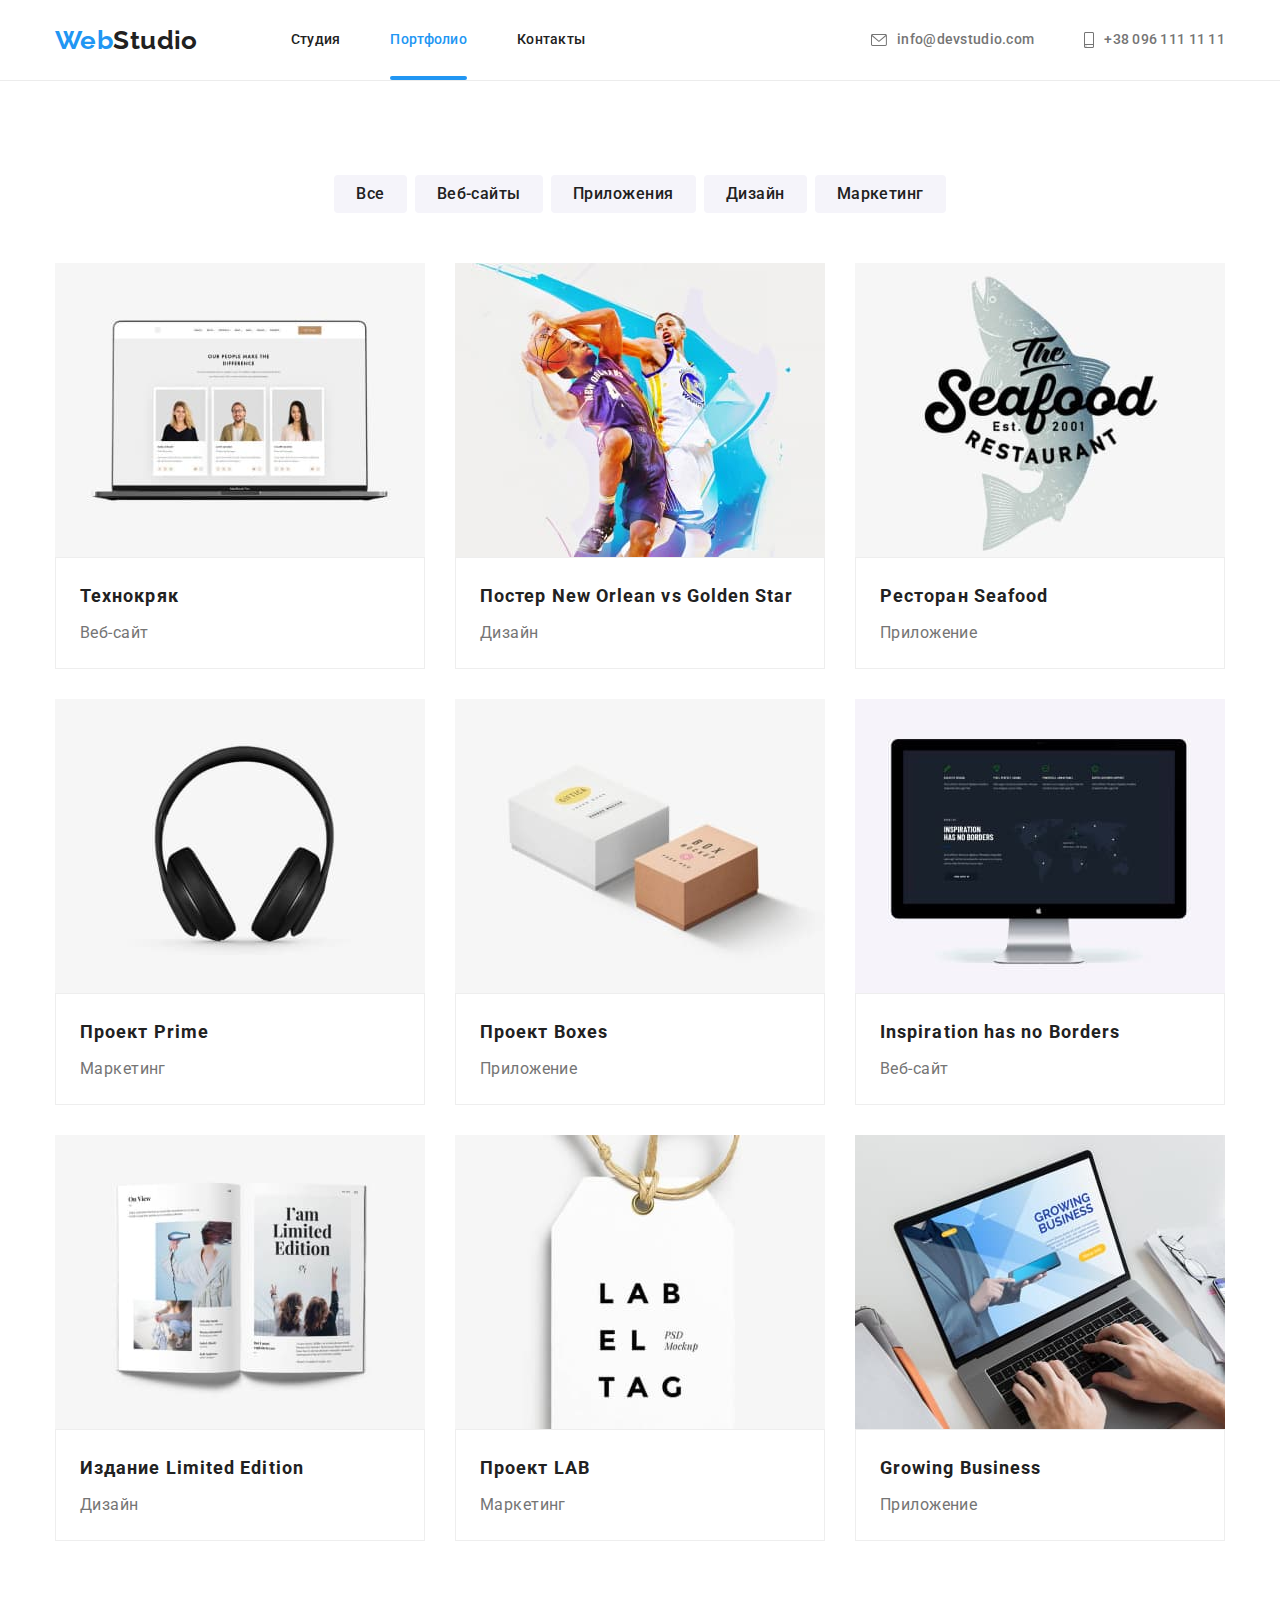
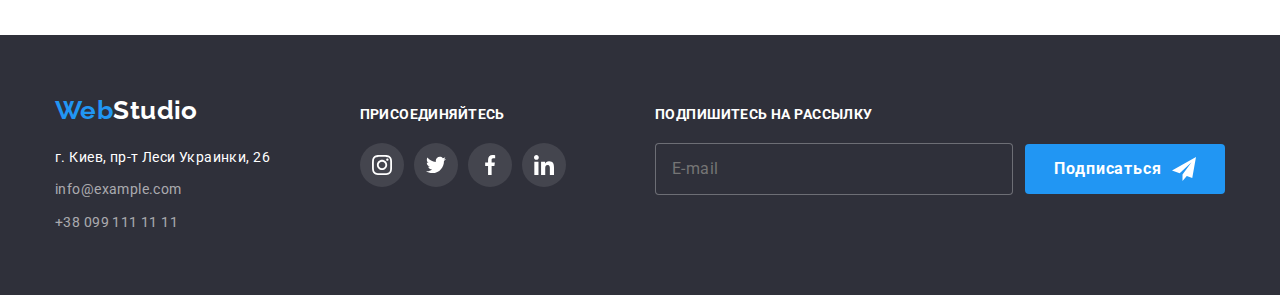
==== portfolio.html @ 2cc9fcc2 "start" ====
<!DOCTYPE html>
<html lang="ru">
  <head>
    <meta charset="UTF-8" />
    <meta http-equiv="X-UA-Compatible" content="IE=edge" />
    <meta name="viewport" content="width=device-width, initial-scale=1.0" />
    <title>Document</title>
    <link rel="preconnect" href="https://fonts.googleapis.com" />
    <link rel="preconnect" href="https://fonts.gstatic.com" crossorigin />
    <link
      href="https://fonts.googleapis.com/css2?family=Raleway:wght@700&family=Roboto:wght@400;500;700&display=swap"
      rel="stylesheet"
    />
    <link
      rel="stylesheet"
      href="https://cdnjs.cloudflare.com/ajax/libs/modern-normalize/1.1.0/modern-normalize.min.css"
    />
    <link rel="stylesheet" href="./css/main.min.css" />
  </head>
  <body>
    <!--Шапка сайта-->
    <header class="page-header">
      <div class="page-header__box container">
        <nav class="page-header__nav">
          <a href="./index.html" class="logo"> <span class="logo__first-part"> Web</span>Studio </a>
          <ul class="site-nav list">
            <li class="site-nav__item">
              <a href="./index.html" class="site-nav__link">Студия</a>
            </li>
            <li class="site-nav__item">
              <a href="./portfolio.html" class="site-nav__link site-nav__link--current"
                >Портфолио</a
              >
            </li>
            <li class="site-nav__item">
              <a href="" class="site-nav__link">Контакты</a>
            </li>
          </ul>
        </nav>
        <ul class="header-contacts list">
          <li class="header-contacts__item">
            <a href="mailto:info@devstudio.com" class="header-contacts__link"
              ><svg class="header-contacts__icon" width="16" height="12">
                <use href="./images/icons.svg#icon-envelope"></use>
              </svg>
              info@devstudio.com
            </a>
          </li>
          <li class="header-contacts__item">
            <a href="tel:+380961111111" class="header-contacts__link"
              ><svg class="header-contacts__icon" width="10" height="16">
                <use href="./images/icons.svg#icon-smartphone"></use>
              </svg>
              +38 096 111 11 11
            </a>
          </li>
        </ul>
      </div>
    </header>

    <!--Section-->
    <main>
      <section class="portfolio-section section">
        <div class="container">
          <h1 class="visually-hidden">Портфолио</h1>
          <!-- Filters -->
          <ul class="filters-list list">
            <li class="filters-list__item">
              <button type="button" class="filters-list__button">Все</button>
            </li>
            <li class="filters-list__item">
              <button type="button" class="filters-list__button">Веб-сайты</button>
            </li>
            <li class="filters-list__item">
              <button type="button" class="filters-list__button">Приложения</button>
            </li>
            <li class="filters-list__item">
              <button type="button" class="filters-list__button">Дизайн</button>
            </li>
            <li class="filters-list__item">
              <button type="button" class="filters-list__button">Маркетинг</button>
            </li>
          </ul>
          <!-- Projects -->
          <ul class="projects-list list">
            <!-- 1 project -->
            <li class="project">
              <a href="" class="project__link">
                <div class="project-thumb">
                  <img src="./images/project1.jpg" alt="Ноутбук" width="370" />
                  <div class="project-thumb__overlay">
                    <p class="project-thumb__text">
                      Технокряк это современная площадка распространения коронавируса. Компании
                      используют эту платформу для цифрового шпионажа и атак на защищённые сервера
                      конкурентов
                    </p>
                  </div>
                </div>
                <div class="project__description">
                  <h2 class="project__title">Технокряк</h2>
                  <p class="project__name">Веб-сайт</p>
                </div>
              </a>
            </li>
            <!-- 2 project -->
            <li class="project">
              <a href="" class="project__link">
                <div class="project-thumb">
                  <img src="./images/project2.jpg" alt="Баскетболисты" width="370" />
                  <div class="project-thumb__overlay">
                    <p class="project-thumb__text">
                      Технокряк это современная площадка распространения коронавируса. Компании
                      используют эту платформу для цифрового шпионажа и атак на защищённые сервера
                      конкурентов
                    </p>
                  </div>
                </div>

                <div class="project__description">
                  <h2 class="project__title">Постер New Orlean vs Golden Star</h2>
                  <p class="project__name">Дизайн</p>
                </div>
              </a>
            </li>
            <!-- 3 project -->
            <li class="project">
              <a href="" class="project__link">
                <div class="project-thumb">
                  <img src="./images/project3.jpg" alt="Логотип" width="370" />
                  <div class="project-thumb__overlay">
                    <p class="project-thumb__text">
                      Технокряк это современная площадка распространения коронавируса. Компании
                      используют эту платформу для цифрового шпионажа и атак на защищённые сервера
                      конкурентов
                    </p>
                  </div>
                </div>

                <div class="project__description">
                  <h2 class="project__title">Ресторан Seafood</h2>
                  <p class="project__name">Приложение</p>
                </div>
              </a>
            </li>
            <!-- 4 project -->
            <li class="project">
              <a href="" class="project__link">
                <div class="project-thumb">
                  <img src="./images/project4.jpg" alt="Наушники" width="370" />
                  <div class="project-thumb__overlay">
                    <p class="project-thumb__text">
                      Технокряк это современная площадка распространения коронавируса. Компании
                      используют эту платформу для цифрового шпионажа и атак на защищённые сервера
                      конкурентов
                    </p>
                  </div>
                </div>

                <div class="project__description">
                  <h2 class="project__title">Проект Prime</h2>
                  <p class="project__name">Маркетинг</p>
                </div>
              </a>
            </li>
            <!-- 5 project -->
            <li class="project">
              <a href="" class="project__link">
                <div class="project-thumb">
                  <img src="./images/project5.jpg" alt="Коробки" width="370" />
                  <div class="project-thumb__overlay">
                    <p class="project-thumb__text">
                      Технокряк это современная площадка распространения коронавируса. Компании
                      используют эту платформу для цифрового шпионажа и атак на защищённые сервера
                      конкурентов
                    </p>
                  </div>
                </div>

                <div class="project__description">
                  <h2 class="project__title">Проект Boxes</h2>
                  <p class="project__name">Приложение</p>
                </div>
              </a>
            </li>
            <!-- 6 project -->
            <li class="project">
              <a href="" class="project__link">
                <div class="project-thumb">
                  <img src="./images/project6.jpg" alt="Монитор" width="370" />
                  <div class="project-thumb__overlay">
                    <p class="project-thumb__text">
                      Технокряк это современная площадка распространения коронавируса. Компании
                      используют эту платформу для цифрового шпионажа и атак на защищённые сервера
                      конкурентов
                    </p>
                  </div>
                </div>

                <div class="project__description">
                  <h2 class="project__title">Inspiration has no Borders</h2>
                  <p class="project__name">Веб-сайт</p>
                </div>
              </a>
            </li>
            <!-- 7 project -->
            <li class="project">
              <a href="" class="project__link">
                <div class="project-thumb">
                  <img src="./images/project7.jpg" alt="Книга" width="370" />
                  <div class="project-thumb__overlay">
                    <p class="project-thumb__text">
                      Технокряк это современная площадка распространения коронавируса. Компании
                      используют эту платформу для цифрового шпионажа и атак на защищённые сервера
                      конкурентов
                    </p>
                  </div>
                </div>

                <div class="project__description">
                  <h2 class="project__title">Издание Limited Edition</h2>
                  <p class="project__name">Дизайн</p>
                </div>
              </a>
            </li>
            <!-- 8 project -->
            <li class="project">
              <a href="" class="project__link">
                <div class="project-thumb">
                  <img src="./images/project8.jpg" alt="Лейбл" width="370" />
                  <div class="project-thumb__overlay">
                    <p class="project-thumb__text">
                      Технокряк это современная площадка распространения коронавируса. Компании
                      используют эту платформу для цифрового шпионажа и атак на защищённые сервера
                      конкурентов
                    </p>
                  </div>
                </div>

                <div class="project__description">
                  <h2 class="project__title">Проект LAB</h2>
                  <p class="project__name">Маркетинг</p>
                </div>
              </a>
            </li>
            <!-- 9 project -->
            <li class="project">
              <a href="" class="project__link">
                <div class="project-thumb">
                  <img src="./images/project9.jpg" alt="Работа на ноутбуке" width="370" />
                  <div class="project-thumb__overlay">
                    <p class="project-thumb__text">
                      Технокряк это современная площадка распространения коронавируса. Компании
                      используют эту платформу для цифрового шпионажа и атак на защищённые сервера
                      конкурентов
                    </p>
                  </div>
                </div>

                <div class="project__description">
                  <h2 class="project__title">Growing Business</h2>
                  <p class="project__name">Приложение</p>
                </div>
              </a>
            </li>
          </ul>
        </div>
      </section>
    </main>

    <!--Футтер-->
    <footer class="footer-section">
      <div class="footer-section__box container">
        <!-- Footer links -->
        <div class="footer-box">
          <a href="./index.html" class="logo footer-section__logo">
            <span class="logo__first-part">Web</span>Studio</a
          >
          <address>
            <ul class="footer-contacts-list list">
              <li class="footer-contacts-list__item address">г. Киев, пр-т Леси Украинки, 26</li>
              <li class="footer-contacts-list__item">
                <a href="mailto:info@example.com" class="footer-contacts-list__link"
                  >info@example.com</a
                >
              </li>
              <li class="footer-contacts-list__item">
                <a href="tel:+380991111111" class="footer-contacts-list__link">+38 099 111 11 11</a>
              </li>
            </ul>
          </address>
        </div>

        <!-- Footer  networks -->
        <div class="footer-box">
          <h2 class="footer-box__title">ПРИСОЕДИНЯЙТЕСЬ</h2>
          <ul class="networks-list list">
            <!-- Instagram -->
            <li class="networks-list__item">
              <a href="" class="networks-list__link networks-list__link--grey-bgc">
                <svg class="networks-list__icon">
                  <use href="./images/icons.svg#icon-instagram"></use>
                </svg>
              </a>
            </li>
            <!-- Twitter -->
            <li class="networks-list__item">
              <a href="" class="networks-list__link networks-list__link--grey-bgc">
                <svg class="networks-list__icon">
                  <use href="./images/icons.svg#icon-twitter"></use>
                </svg>
              </a>
            </li>
            <!-- Facebook -->
            <li class="networks-list__item">
              <a href="" class="networks-list__link networks-list__link--grey-bgc">
                <svg class="networks-list__icon">
                  <use href="./images/icons.svg#icon-facebook"></use>
                </svg>
              </a>
            </li>
            <!-- Linkedin -->
            <li class="networks-list__item">
              <a href="" class="networks-list__link networks-list__link--grey-bgc">
                <svg class="networks-list__icon">
                  <use href="./images/icons.svg#icon-linkedin"></use>
                </svg>
              </a>
            </li>
          </ul>
        </div>

        <!-- Footer form -->
        <div class="footer-box">
          <h2 class="footer-box__title">ПОДПИШИТЕСЬ НА РАССЫЛКУ</h2>
          <form action="" class="footer-form">
            <label class="footer-form__label">
              <input
                type="email"
                name="mail"
                placeholder="E-mail"
                id="mail"
                class="footer-form__input"
              />
            </label>

            <button type="submit" class="button footer-section__button">
              Подписаться
              <svg class="button__icon" width="24px" height="24px">
                <use href="./images/icons.svg#icon-send"></use>
              </svg>
            </button>
          </form>
        </div>
      </div>
    </footer>
  </body>
</html>
---- css/main.min.css ----
body{margin:0px;background-color:var(--primary-bgc);color:var(--primary-text-color);font-family:Roboto, sans-serif;letter-spacing:0.03em;font-size:14px}h1,h2,h3,h4,h5,h6,p,ul{margin:0px;padding:0px}img{display:block;max-width:100%;height:auto}.list{list-style:none}:root{--primary-text-color: #757575;--title-text-color: #212121;--accent-color: #2196f3;--footer-link-color: rgba(255, 255, 255, 0.6);--primary-bgc: #ffffff;--secondary-bgc: #2f303a;--team-bgc: #f5f4fa;--filters-color: #f5f4fa;--border-header-color: #ececec;--hero-bgc: #c4c4c4;--footer-icon-bgc: rgba(255, 255, 255, 0.1);--icon-color: #afb1b8;--buttom-hover-bg-color: #188ce8}.visually-hidden{position:absolute;clip:rect(0 0 0 0);width:1px;height:1px;margin:-1px}.logo{color:var(--title-text-color);font-family:Raleway, sans-serif;font-weight:700;font-size:26px;line-height:1.19;text-decoration:none}.logo__first-part{color:var(--accent-color)}.footer-section__logo{display:inline-block;margin-bottom:20px;color:var(--primary-bgc)}.section{padding-top:94px;padding-bottom:94px}.section-title{font-weight:700;font-size:36px;line-height:1.16;text-align:center;margin-bottom:50px;color:var(--title-text-color)}.container{width:1200px;padding-right:15px;padding-left:15px;margin:0 auto}.page-header{top:0px;width:100%;background-color:var(--primary-bgc);border-bottom:solid 1px;border-color:var(--border-header-color)}.page-header__box,.page-header__nav{display:flex;align-items:center}.site-nav{display:flex;margin-left:93px}.site-nav__item:not(:last-child){margin-right:50px}.site-nav__link{display:block;padding-top:32px;padding-bottom:32px;transition:color 250ms cubic-bezier(0.4, 0, 0.2, 1);color:var(--title-text-color);font-weight:500;line-height:1.14;letter-spacing:0.02em;text-decoration:none}.site-nav__link:hover,.site-nav__link:focus{color:var(--accent-color)}.site-nav__link--current{position:relative;color:var(--accent-color)}.site-nav__link--current::after{content:'';position:absolute;display:block;bottom:0px;width:100%;height:4px;border-radius:2px;background-color:var(--accent-color)}.header-contacts{display:flex;margin-left:auto}.header-contacts__item:not(:last-child){margin-right:50px}.header-contacts__link{display:flex;justify-content:center;align-items:center;transition:color 250ms cubic-bezier(0.4, 0, 0.2, 1);color:var(--primary-text-color);font-weight:500;line-height:1.14;letter-spacing:0.02em;text-decoration:none}.header-contacts__link:hover,.header-contacts__link:focus{color:var(--accent-color)}.header-contacts__icon{fill:currentColor;margin-right:10px}.hero{background-color:var(--secondary-bgc);text-align:center;max-width:1600px;min-height:600px;margin:0 auto;padding-top:200px;padding-bottom:200px;background-image:linear-gradient(to right, rgba(47,48,58,0.4), rgba(47,48,58,0.4)),url(../images/hero-img.jpg);background-repeat:no-repeat;background-size:cover;background-position:center}.hero__title{font-weight:900;font-size:44px;line-height:1.36;letter-spacing:0.06em;text-transform:uppercase;margin-bottom:30px;color:var(--primary-bgc)}.button{width:200px;height:50px;border:0px;font-weight:700;font-size:16px;line-height:1.87;letter-spacing:0.06em;border-radius:4px;color:var(--primary-bgc);background-color:var(--accent-color);transition:background-color 250ms cubic-bezier(0.4, 0, 0.2, 1),box-shadow 250ms cubic-bezier(0.4, 0, 0.2, 1)}.button:focus,.button:hover{background-color:var(--buttom-hover-bg-color);box-shadow:0px 4px 4px rgba(0,0,0,0.15)}.footer-section__button{display:flex;align-items:center;justify-content:center}.button__icon{margin-left:10px;fill:currentColor}.features-section{padding-bottom:0}.features-list{display:flex}.features-list__item{width:270px}.features-list__item:not(:last-child){margin-right:30px}.features-list__icon{background-color:#f5f4fa;padding:25px 100px;margin-bottom:30px}.features-list__title{color:var(--title-text-color);font-weight:700;line-height:1.14;text-transform:uppercase;margin-bottom:10px}.features-list__text{line-height:1.71}.service-list{display:flex}.service-card{position:relative}.service-card:not(:last-child){margin-right:30px}.service-card__thumb{position:absolute;left:0px;bottom:0px;display:flex;align-items:center;justify-content:center;width:100%;min-height:70px;background:rgba(47,48,58,0.8)}.service-card__name{font-weight:700;font-size:14px;line-height:1.14;color:var(--primary-bgc)}.team-section{background-color:var(--team-bgc)}.team-list{display:flex}.member{width:270px;text-align:center;box-shadow:0px 1px 3px rgba(0,0,0,0.12),0px 1px 1px rgba(0,0,0,0.14),0px 2px 1px rgba(0,0,0,0.2);border-radius:0px 0px 4px 4px}.member:not(:last-child){margin-right:30px}.member__data{padding:30px 32px;border-radius:0px 0px 4px 4px;background-color:var(--primary-bgc)}.member__name{color:var(--title-text-color);font-weight:500;font-size:16px;line-height:1.18;margin-bottom:10px}.member__position{font-size:16px;line-height:1.18;margin-bottom:16px}.networks-list{display:flex}.networks-list__item{display:flex;justify-content:center;align-items:center;width:44px;height:44px}.networks-list__item:not(:last-child){margin-right:10px}.networks-list__link{display:flex;justify-content:center;align-items:center;width:100%;height:100%;border-radius:50%;color:var(--icon-color);transition:background-color 250ms cubic-bezier(0.4, 0, 0.2, 1),color 250ms cubic-bezier(0.4, 0, 0.2, 1)}.networks-list__link:hover,.networks-list__link:focus{color:var(--primary-bgc);background-color:var(--accent-color)}.networks-list__icon{width:20px;height:20px;fill:currentColor}.clients-list{display:flex}.client{width:170px;height:92px}.client:not(:last-child){margin-right:30px}.client__link{display:flex;justify-content:center;align-items:center;width:100%;height:100%;color:var(--icon-color);border:1px solid;border-radius:4px;transition:color 250ms cubic-bezier(0.4, 0, 0.2, 1)}.client__link:hover,.client__link:focus{color:var(--accent-color)}.client__icon{width:106px;height:60px;fill:currentColor}.footer-section{background-color:var(--secondary-bgc);padding-top:60px;padding-bottom:60px}.footer-section__box{display:flex;align-items:baseline;justify-content:space-between}.address{color:var(--primary-bgc);font-style:normal;font-weight:400;line-height:1.71}.footer-contacts-list__item:not(:last-child){margin-bottom:9px}.footer-contacts-list__link{font-style:normal;font-weight:400;line-height:1.71;text-decoration:none;color:var(--footer-link-color);transition:color 250ms cubic-bezier(0.4, 0, 0.2, 1)}.footer-contacts-list__link:hover,.footer-contacts-list__link:focus{color:var(--primary-bgc)}.footer-box__title{margin-bottom:20px;font-weight:700;font-size:14px;line-height:1.14;letter-spacing:0.03em;color:var(--primary-bgc)}.networks-list__link--grey-bgc{background-color:var(--footer-icon-bgc);color:var(--primary-bgc)}.footer-form{display:flex;align-items:center}.footer-form__label{margin-right:12px}.footer-form__input{width:358px;padding:15px 16px;font-size:16px;line-height:1.25;letter-spacing:0.03em;border:1px solid rgba(255,255,255,0.3);border-radius:4px;background-color:var(--secondary-bgc);color:var(--footer-link-color)}.backdrop{position:fixed;top:0px;left:0px;height:100vh;width:100vw;background-color:rgba(0,0,0,0.2);opacity:1;transition:opacity 250ms cubic-bezier(0.4, 0, 0.2, 1)}.backdrop.is-hidden{opacity:0;pointer-events:none}.backdrop.is-hidden .modal{transform:translate(-50%, -50%) scale(5)}.modal{position:absolute;top:50%;left:50%;transform:translate(-50%, -50%) scale(1);min-width:528px;min-height:581px;padding:40px 39px 40px 41px;background-color:var(--primary-bgc);transition:transform 250ms cubic-bezier(0.4, 0, 0.2, 1)}.form{display:flex;flex-direction:column;align-items:center;justify-content:center;width:448px}.form__title{display:block;margin-bottom:12px;font-size:20px;line-height:1.15;text-align:center;color:var(--title-text-color)}.form-group{width:100%}.form__name{display:block;margin-bottom:4px;font-size:12px;line-height:1.16;letter-spacing:0.01em;color:var(--primary-text-color)}.form__box{position:relative;margin-bottom:10px;color:#212121}.form__input{width:100%;padding:11px 12px;padding-left:29px;border:1px solid rgba(33,33,33,0.2);border-radius:4px;outline:none;transition:border 250ms cubic-bezier(0.4, 0, 0.2, 1)}.form__input:focus{border:1px solid var(--accent-color)}.comments-area{width:100%;height:120px;resize:none;padding:12px 16px;margin-bottom:20px}.comments-area::placeholder{font-size:12px;line-height:1.16;letter-spacing:0.01em;color:rgba(117,117,117,0.5)}.form__icon{position:absolute;top:50%;left:12px;transform:translateY(-50%);fill:currentColor;transition:color 250ms cubic-bezier(0.4, 0, 0.2, 1)}.form__box:focus-within>.form__icon{color:var(--accent-color)}.checkbox{display:flex;align-items:center;justify-content:center;margin-bottom:30px}.checkbox__icon{display:flex;align-items:center;justify-content:center;width:16px;height:15px;margin-right:7px;border:2px solid #212121;border-radius:2px;transition:background-color 250ms cubic-bezier(0.4, 0, 0.2, 1),border 250ms cubic-bezier(0.4, 0, 0.2, 1)}.checkbox__check-area:checked+.checkbox__icon{border:0;background-color:var(--accent-color)}.checkbox__icon--check{fill:#ffffff}.checkbox__text{font-size:14px;line-height:1.71;letter-spacing:0.03em;margin-right:5px;color:var(--primary-text-color)}.checkbox__text--blue{margin-right:0;color:var(--accent-color);transition:color 250ms cubic-bezier(0.4, 0, 0.2, 1)}.checkbox__text--blue:hover,.checkbox__text--blue:focus{color:var(--buttom-hover-bg-color)}.button-close{position:absolute;top:8px;right:8px;display:flex;justify-content:center;align-items:center;width:30px;height:30px;padding:0px;background-color:#fff;border:1px solid rgba(0,0,0,0.1);border-radius:50%;transition:color 250ms cubic-bezier(0.4, 0, 0.2, 1)}.button-close:focus,.button-close:hover{color:var(--accent-color)}.button-close__icon{fill:currentColor}.filters-list{display:flex;justify-content:center;margin-bottom:50px}.filters-list__item:not(:last-child){margin-right:8px}.filters-list__button{padding:6px 22px;font-family:inherit;font-weight:500;font-size:16px;line-height:1.62;letter-spacing:0.03em;border:0px;border-radius:4px;transition:color 250ms cubic-bezier(0.4, 0, 0.2, 1),background-color 250ms cubic-bezier(0.4, 0, 0.2, 1),box-shadow 250ms cubic-bezier(0.4, 0, 0.2, 1);background-color:var(--filters-color);color:var(--title-text-color)}.filters-list__button:focus,.filters-list__button:hover{color:var(--primary-bgc);background-color:var(--accent-color);box-shadow:0px 3px 1px rgba(0,0,0,0.1),0px 1px 2px rgba(0,0,0,0.08),0px 2px 2px rgba(0,0,0,0.12)}.projects-list{display:flex;flex-wrap:wrap}.project{width:370px}.project:not(:nth-child(3n)){margin-right:30px}.project:not(:nth-last-child(-n+3)){margin-bottom:30px}.project-thumb{position:relative;overflow:hidden}.project-thumb__overlay{position:absolute;top:0px;left:0px;width:100%;height:100%;padding:63px 24px;transform:translateY(100%);transition:transform 250ms cubic-bezier(0.4, 0, 0.2, 1);background-color:rgba(33,150,243,0.9)}.project__link:hover .project-thumb__overlay{transform:translateY(0)}.project-thumb__text{font-family:Roboto;font-style:normal;font-weight:normal;font-size:18px;line-height:1.55;color:var(--primary-bgc)}.project__description{box-sizing:border-box;padding:20px 24px;background-color:var(--primary-bgc);border:1px solid #eeeeee}.project__title{margin-bottom:4px;color:var(--title-text-color);font-style:normal;font-weight:700;font-size:18px;line-height:2;letter-spacing:0.06em}.project__link{display:block;text-decoration:none;transition:box-shadow 250ms cubic-bezier(0.4, 0, 0.2, 1)}.project__link:hover,.project__link:focus{box-shadow:0px 1px 1px rgba(0,0,0,0.12),0px 4px 4px rgba(0,0,0,0.06),1px 4px 6px rgba(0,0,0,0.16)}.project__name{color:var(--primary-text-color);font-size:16px;line-height:1.87}
/*# sourceMappingURL=main.min.css.map */
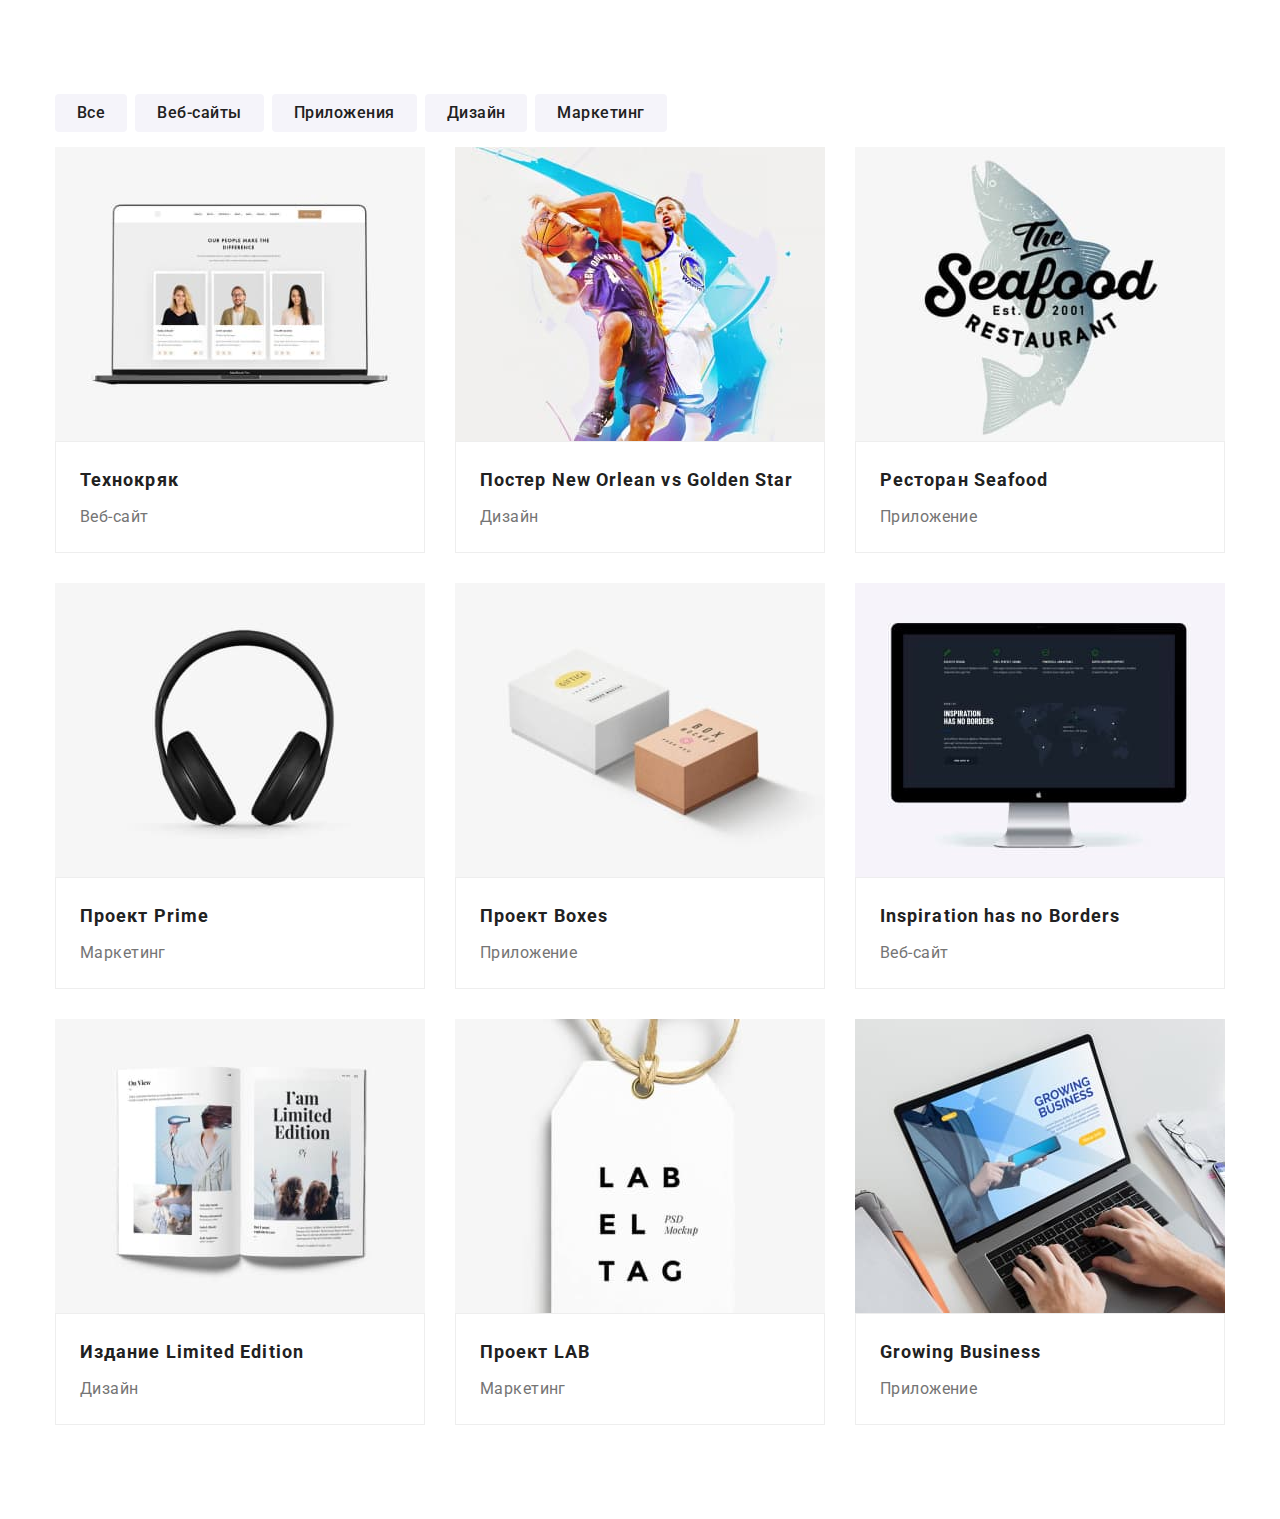
==== commit 3cc0b21b: "work-portfolio" ====
--- a/portfolio.html
+++ b/portfolio.html
@@ -7,8 +7,10 @@
     <title>Document</title>
     <link rel="preconnect" href="https://fonts.googleapis.com" />
     <link rel="preconnect" href="https://fonts.gstatic.com" crossorigin />
+    <link rel="preconnect" href="https://fonts.googleapis.com" />
+    <link rel="preconnect" href="https://fonts.gstatic.com" crossorigin />
     <link
-      href="https://fonts.googleapis.com/css2?family=Raleway:wght@700&family=Roboto:wght@400;500;700&display=swap"
+      href="https://fonts.googleapis.com/css2?family=Raleway:wght@700&family=Roboto:wght@400;500;700;900&display=swap"
       rel="stylesheet"
     />
     <link
@@ -17,12 +19,15 @@
     />
     <link rel="stylesheet" href="./css/main.min.css" />
   </head>
+
   <body>
     <!--Шапка сайта-->
-    <header class="page-header">
+    <!-- <header class="page-header">
       <div class="page-header__box container">
         <nav class="page-header__nav">
-          <a href="./index.html" class="logo"> <span class="logo__first-part"> Web</span>Studio </a>
+          <a href="./index.html" class="logo page-header__logo">
+            <span class="logo__first-part"> Web</span>Studio
+          </a>
           <ul class="site-nav list">
             <li class="site-nav__item">
               <a href="./index.html" class="site-nav__link">Студия</a>
@@ -37,6 +42,7 @@
             </li>
           </ul>
         </nav>
+
         <ul class="header-contacts list">
           <li class="header-contacts__item">
             <a href="mailto:info@devstudio.com" class="header-contacts__link"
@@ -55,8 +61,72 @@
             </a>
           </li>
         </ul>
+
+        <button
+          type="button"
+          class="button-menu button-menu--open js-open-menu"
+          aria-expanded="false"
+          aria-controls="mobile-menu"
+        >
+          <svg class="button-menu__icon" width="40px" height="40px">
+            <use href="./images/icons.svg#icon-menu"></use>
+          </svg>
+        </button>
       </div>
-    </header>
+
+      <div class="mobile-menu js-menu-container" id="mobile-menu">
+        <div class="mobile-menu__container">
+          <div class="menu-box__top">
+            <button class="button-menu button-menu--close js-close-menu">
+              <svg class="button-menu__icon" width="40px" height="40px">
+                <use href="./images/icons.svg#icon-close"></use>
+              </svg>
+            </button>
+
+            <ul class="menu-nav list">
+              <li class="menu-nav__item">
+                <a href="./index.html" class="menu-nav__link menu-nav__link--current">Студия</a>
+              </li>
+              <li class="menu-nav__item">
+                <a href="./portfolio.html" class="menu-nav__link">Портфолио</a>
+              </li>
+              <li class="menu-nav__item">
+                <a href="" class="menu-nav__link">Контакты</a>
+              </li>
+            </ul>
+          </div>
+          <div class="menu-box__bottom">
+            <ul class="menu-contacts list">
+              <li class="menu-contacts__item">
+                <a href="tel:+380961111111" class="menu-contacts__link menu-contacts__link--number">
+                  +38 096 111 11 11
+                </a>
+              </li>
+              <li class="menu-contacts__item">
+                <a href="mailto:info@devstudio.com" class="menu-contacts__link">
+                  info@devstudio.com
+                </a>
+              </li>
+            </ul>
+
+            <ul class="menu-networks-list list">
+              <li class="menu-networks-list__item">
+                <a href="" class="menu-networks-list__link">Instagram</a>
+              </li>
+              <li class="menu-networks-list__item">
+                <a href="" class="menu-networks-list__link">Twitter</a>
+              </li>
+              <li class="menu-networks-list__item">
+                <a href="" class="menu-networks-list__link">Facebook</a>
+              </li>
+              <li class="menu-networks-list__item">
+                <a href="" class="menu-networks-list__link">LinkedIn</a>
+              </li>
+            </ul>
+          </div>
+        </div>
+      </div>
+    </header> -->
 
     <!--Section-->
     <main>
@@ -268,10 +338,9 @@
     </main>
 
     <!--Футтер-->
-    <footer class="footer-section">
-      <div class="footer-section__box container">
-        <!-- Footer links -->
-        <div class="footer-box">
+    <!-- <footer class="footer-section">
+      <div class="footer-section-container container">
+        <div class="box-addres">
           <a href="./index.html" class="logo footer-section__logo">
             <span class="logo__first-part">Web</span>Studio</a
           >
@@ -290,11 +359,9 @@
           </address>
         </div>
 
-        <!-- Footer  networks -->
-        <div class="footer-box">
+        <div class="box-networks">
           <h2 class="footer-box__title">ПРИСОЕДИНЯЙТЕСЬ</h2>
-          <ul class="networks-list list">
-            <!-- Instagram -->
+          <ul class="networks-list networks-list--centr list">
             <li class="networks-list__item">
               <a href="" class="networks-list__link networks-list__link--grey-bgc">
                 <svg class="networks-list__icon">
@@ -302,7 +369,7 @@
                 </svg>
               </a>
             </li>
-            <!-- Twitter -->
+
             <li class="networks-list__item">
               <a href="" class="networks-list__link networks-list__link--grey-bgc">
                 <svg class="networks-list__icon">
@@ -310,7 +377,7 @@
                 </svg>
               </a>
             </li>
-            <!-- Facebook -->
+
             <li class="networks-list__item">
               <a href="" class="networks-list__link networks-list__link--grey-bgc">
                 <svg class="networks-list__icon">
@@ -318,7 +385,7 @@
                 </svg>
               </a>
             </li>
-            <!-- Linkedin -->
+
             <li class="networks-list__item">
               <a href="" class="networks-list__link networks-list__link--grey-bgc">
                 <svg class="networks-list__icon">
@@ -329,10 +396,9 @@
           </ul>
         </div>
 
-        <!-- Footer form -->
-        <div class="footer-box">
+        <div class="box-form">
           <h2 class="footer-box__title">ПОДПИШИТЕСЬ НА РАССЫЛКУ</h2>
-          <form action="" class="footer-form">
+          <form class="footer-form">
             <label class="footer-form__label">
               <input
                 type="email"
@@ -352,6 +418,6 @@
           </form>
         </div>
       </div>
-    </footer>
+    </footer> -->
   </body>
 </html>
--- a/css/main.min.css
+++ b/css/main.min.css
@@ -1,2 +1,2 @@
-body{margin:0px;background-color:var(--primary-bgc);color:var(--primary-text-color);font-family:Roboto, sans-serif;letter-spacing:0.03em;font-size:14px}h1,h2,h3,h4,h5,h6,p,ul{margin:0px;padding:0px}img{display:block;max-width:100%;height:auto}.list{list-style:none}:root{--primary-text-color: #757575;--title-text-color: #212121;--accent-color: #2196f3;--footer-link-color: rgba(255, 255, 255, 0.6);--primary-bgc: #ffffff;--secondary-bgc: #2f303a;--team-bgc: #f5f4fa;--filters-color: #f5f4fa;--border-header-color: #ececec;--hero-bgc: #c4c4c4;--footer-icon-bgc: rgba(255, 255, 255, 0.1);--icon-color: #afb1b8;--buttom-hover-bg-color: #188ce8}.visually-hidden{position:absolute;clip:rect(0 0 0 0);width:1px;height:1px;margin:-1px}.logo{color:var(--title-text-color);font-family:Raleway, sans-serif;font-weight:700;font-size:26px;line-height:1.19;text-decoration:none}.logo__first-part{color:var(--accent-color)}.footer-section__logo{display:inline-block;margin-bottom:20px;color:var(--primary-bgc)}.section{padding-top:94px;padding-bottom:94px}.section-title{font-weight:700;font-size:36px;line-height:1.16;text-align:center;margin-bottom:50px;color:var(--title-text-color)}.container{width:1200px;padding-right:15px;padding-left:15px;margin:0 auto}.page-header{top:0px;width:100%;background-color:var(--primary-bgc);border-bottom:solid 1px;border-color:var(--border-header-color)}.page-header__box,.page-header__nav{display:flex;align-items:center}.site-nav{display:flex;margin-left:93px}.site-nav__item:not(:last-child){margin-right:50px}.site-nav__link{display:block;padding-top:32px;padding-bottom:32px;transition:color 250ms cubic-bezier(0.4, 0, 0.2, 1);color:var(--title-text-color);font-weight:500;line-height:1.14;letter-spacing:0.02em;text-decoration:none}.site-nav__link:hover,.site-nav__link:focus{color:var(--accent-color)}.site-nav__link--current{position:relative;color:var(--accent-color)}.site-nav__link--current::after{content:'';position:absolute;display:block;bottom:0px;width:100%;height:4px;border-radius:2px;background-color:var(--accent-color)}.header-contacts{display:flex;margin-left:auto}.header-contacts__item:not(:last-child){margin-right:50px}.header-contacts__link{display:flex;justify-content:center;align-items:center;transition:color 250ms cubic-bezier(0.4, 0, 0.2, 1);color:var(--primary-text-color);font-weight:500;line-height:1.14;letter-spacing:0.02em;text-decoration:none}.header-contacts__link:hover,.header-contacts__link:focus{color:var(--accent-color)}.header-contacts__icon{fill:currentColor;margin-right:10px}.hero{background-color:var(--secondary-bgc);text-align:center;max-width:1600px;min-height:600px;margin:0 auto;padding-top:200px;padding-bottom:200px;background-image:linear-gradient(to right, rgba(47,48,58,0.4), rgba(47,48,58,0.4)),url(../images/hero-img.jpg);background-repeat:no-repeat;background-size:cover;background-position:center}.hero__title{font-weight:900;font-size:44px;line-height:1.36;letter-spacing:0.06em;text-transform:uppercase;margin-bottom:30px;color:var(--primary-bgc)}.button{width:200px;height:50px;border:0px;font-weight:700;font-size:16px;line-height:1.87;letter-spacing:0.06em;border-radius:4px;color:var(--primary-bgc);background-color:var(--accent-color);transition:background-color 250ms cubic-bezier(0.4, 0, 0.2, 1),box-shadow 250ms cubic-bezier(0.4, 0, 0.2, 1)}.button:focus,.button:hover{background-color:var(--buttom-hover-bg-color);box-shadow:0px 4px 4px rgba(0,0,0,0.15)}.footer-section__button{display:flex;align-items:center;justify-content:center}.button__icon{margin-left:10px;fill:currentColor}.features-section{padding-bottom:0}.features-list{display:flex}.features-list__item{width:270px}.features-list__item:not(:last-child){margin-right:30px}.features-list__icon{background-color:#f5f4fa;padding:25px 100px;margin-bottom:30px}.features-list__title{color:var(--title-text-color);font-weight:700;line-height:1.14;text-transform:uppercase;margin-bottom:10px}.features-list__text{line-height:1.71}.service-list{display:flex}.service-card{position:relative}.service-card:not(:last-child){margin-right:30px}.service-card__thumb{position:absolute;left:0px;bottom:0px;display:flex;align-items:center;justify-content:center;width:100%;min-height:70px;background:rgba(47,48,58,0.8)}.service-card__name{font-weight:700;font-size:14px;line-height:1.14;color:var(--primary-bgc)}.team-section{background-color:var(--team-bgc)}.team-list{display:flex}.member{width:270px;text-align:center;box-shadow:0px 1px 3px rgba(0,0,0,0.12),0px 1px 1px rgba(0,0,0,0.14),0px 2px 1px rgba(0,0,0,0.2);border-radius:0px 0px 4px 4px}.member:not(:last-child){margin-right:30px}.member__data{padding:30px 32px;border-radius:0px 0px 4px 4px;background-color:var(--primary-bgc)}.member__name{color:var(--title-text-color);font-weight:500;font-size:16px;line-height:1.18;margin-bottom:10px}.member__position{font-size:16px;line-height:1.18;margin-bottom:16px}.networks-list{display:flex}.networks-list__item{display:flex;justify-content:center;align-items:center;width:44px;height:44px}.networks-list__item:not(:last-child){margin-right:10px}.networks-list__link{display:flex;justify-content:center;align-items:center;width:100%;height:100%;border-radius:50%;color:var(--icon-color);transition:background-color 250ms cubic-bezier(0.4, 0, 0.2, 1),color 250ms cubic-bezier(0.4, 0, 0.2, 1)}.networks-list__link:hover,.networks-list__link:focus{color:var(--primary-bgc);background-color:var(--accent-color)}.networks-list__icon{width:20px;height:20px;fill:currentColor}.clients-list{display:flex}.client{width:170px;height:92px}.client:not(:last-child){margin-right:30px}.client__link{display:flex;justify-content:center;align-items:center;width:100%;height:100%;color:var(--icon-color);border:1px solid;border-radius:4px;transition:color 250ms cubic-bezier(0.4, 0, 0.2, 1)}.client__link:hover,.client__link:focus{color:var(--accent-color)}.client__icon{width:106px;height:60px;fill:currentColor}.footer-section{background-color:var(--secondary-bgc);padding-top:60px;padding-bottom:60px}.footer-section__box{display:flex;align-items:baseline;justify-content:space-between}.address{color:var(--primary-bgc);font-style:normal;font-weight:400;line-height:1.71}.footer-contacts-list__item:not(:last-child){margin-bottom:9px}.footer-contacts-list__link{font-style:normal;font-weight:400;line-height:1.71;text-decoration:none;color:var(--footer-link-color);transition:color 250ms cubic-bezier(0.4, 0, 0.2, 1)}.footer-contacts-list__link:hover,.footer-contacts-list__link:focus{color:var(--primary-bgc)}.footer-box__title{margin-bottom:20px;font-weight:700;font-size:14px;line-height:1.14;letter-spacing:0.03em;color:var(--primary-bgc)}.networks-list__link--grey-bgc{background-color:var(--footer-icon-bgc);color:var(--primary-bgc)}.footer-form{display:flex;align-items:center}.footer-form__label{margin-right:12px}.footer-form__input{width:358px;padding:15px 16px;font-size:16px;line-height:1.25;letter-spacing:0.03em;border:1px solid rgba(255,255,255,0.3);border-radius:4px;background-color:var(--secondary-bgc);color:var(--footer-link-color)}.backdrop{position:fixed;top:0px;left:0px;height:100vh;width:100vw;background-color:rgba(0,0,0,0.2);opacity:1;transition:opacity 250ms cubic-bezier(0.4, 0, 0.2, 1)}.backdrop.is-hidden{opacity:0;pointer-events:none}.backdrop.is-hidden .modal{transform:translate(-50%, -50%) scale(5)}.modal{position:absolute;top:50%;left:50%;transform:translate(-50%, -50%) scale(1);min-width:528px;min-height:581px;padding:40px 39px 40px 41px;background-color:var(--primary-bgc);transition:transform 250ms cubic-bezier(0.4, 0, 0.2, 1)}.form{display:flex;flex-direction:column;align-items:center;justify-content:center;width:448px}.form__title{display:block;margin-bottom:12px;font-size:20px;line-height:1.15;text-align:center;color:var(--title-text-color)}.form-group{width:100%}.form__name{display:block;margin-bottom:4px;font-size:12px;line-height:1.16;letter-spacing:0.01em;color:var(--primary-text-color)}.form__box{position:relative;margin-bottom:10px;color:#212121}.form__input{width:100%;padding:11px 12px;padding-left:29px;border:1px solid rgba(33,33,33,0.2);border-radius:4px;outline:none;transition:border 250ms cubic-bezier(0.4, 0, 0.2, 1)}.form__input:focus{border:1px solid var(--accent-color)}.comments-area{width:100%;height:120px;resize:none;padding:12px 16px;margin-bottom:20px}.comments-area::placeholder{font-size:12px;line-height:1.16;letter-spacing:0.01em;color:rgba(117,117,117,0.5)}.form__icon{position:absolute;top:50%;left:12px;transform:translateY(-50%);fill:currentColor;transition:color 250ms cubic-bezier(0.4, 0, 0.2, 1)}.form__box:focus-within>.form__icon{color:var(--accent-color)}.checkbox{display:flex;align-items:center;justify-content:center;margin-bottom:30px}.checkbox__icon{display:flex;align-items:center;justify-content:center;width:16px;height:15px;margin-right:7px;border:2px solid #212121;border-radius:2px;transition:background-color 250ms cubic-bezier(0.4, 0, 0.2, 1),border 250ms cubic-bezier(0.4, 0, 0.2, 1)}.checkbox__check-area:checked+.checkbox__icon{border:0;background-color:var(--accent-color)}.checkbox__icon--check{fill:#ffffff}.checkbox__text{font-size:14px;line-height:1.71;letter-spacing:0.03em;margin-right:5px;color:var(--primary-text-color)}.checkbox__text--blue{margin-right:0;color:var(--accent-color);transition:color 250ms cubic-bezier(0.4, 0, 0.2, 1)}.checkbox__text--blue:hover,.checkbox__text--blue:focus{color:var(--buttom-hover-bg-color)}.button-close{position:absolute;top:8px;right:8px;display:flex;justify-content:center;align-items:center;width:30px;height:30px;padding:0px;background-color:#fff;border:1px solid rgba(0,0,0,0.1);border-radius:50%;transition:color 250ms cubic-bezier(0.4, 0, 0.2, 1)}.button-close:focus,.button-close:hover{color:var(--accent-color)}.button-close__icon{fill:currentColor}.filters-list{display:flex;justify-content:center;margin-bottom:50px}.filters-list__item:not(:last-child){margin-right:8px}.filters-list__button{padding:6px 22px;font-family:inherit;font-weight:500;font-size:16px;line-height:1.62;letter-spacing:0.03em;border:0px;border-radius:4px;transition:color 250ms cubic-bezier(0.4, 0, 0.2, 1),background-color 250ms cubic-bezier(0.4, 0, 0.2, 1),box-shadow 250ms cubic-bezier(0.4, 0, 0.2, 1);background-color:var(--filters-color);color:var(--title-text-color)}.filters-list__button:focus,.filters-list__button:hover{color:var(--primary-bgc);background-color:var(--accent-color);box-shadow:0px 3px 1px rgba(0,0,0,0.1),0px 1px 2px rgba(0,0,0,0.08),0px 2px 2px rgba(0,0,0,0.12)}.projects-list{display:flex;flex-wrap:wrap}.project{width:370px}.project:not(:nth-child(3n)){margin-right:30px}.project:not(:nth-last-child(-n+3)){margin-bottom:30px}.project-thumb{position:relative;overflow:hidden}.project-thumb__overlay{position:absolute;top:0px;left:0px;width:100%;height:100%;padding:63px 24px;transform:translateY(100%);transition:transform 250ms cubic-bezier(0.4, 0, 0.2, 1);background-color:rgba(33,150,243,0.9)}.project__link:hover .project-thumb__overlay{transform:translateY(0)}.project-thumb__text{font-family:Roboto;font-style:normal;font-weight:normal;font-size:18px;line-height:1.55;color:var(--primary-bgc)}.project__description{box-sizing:border-box;padding:20px 24px;background-color:var(--primary-bgc);border:1px solid #eeeeee}.project__title{margin-bottom:4px;color:var(--title-text-color);font-style:normal;font-weight:700;font-size:18px;line-height:2;letter-spacing:0.06em}.project__link{display:block;text-decoration:none;transition:box-shadow 250ms cubic-bezier(0.4, 0, 0.2, 1)}.project__link:hover,.project__link:focus{box-shadow:0px 1px 1px rgba(0,0,0,0.12),0px 4px 4px rgba(0,0,0,0.06),1px 4px 6px rgba(0,0,0,0.16)}.project__name{color:var(--primary-text-color);font-size:16px;line-height:1.87}
+body{margin:0px;font-family:Roboto, sans-serif;letter-spacing:0.03em;font-size:14px;background-color:var(--primary-bgc);color:var(--primary-text-color)}h1,h2,h3,h4,h5,h6,p,ul{margin:0px;padding:0px}img{display:block;max-width:100%}.list{list-style:none}:root{--primary-text-color: #757575;--title-text-color: #212121;--accent-color: #2196f3;--footer-link-color: rgba(255, 255, 255, 0.6);--primary-bgc: #ffffff;--secondary-bgc: #2f303a;--team-bgc: #f5f4fa;--filters-color: #f5f4fa;--border-header-color: #ececec;--hero-bgc: #c4c4c4;--footer-icon-bgc: rgba(255, 255, 255, 0.1);--icon-color: #afb1b8;--buttom-hover-bg-color: #188ce8}.visually-hidden{position:absolute;clip:rect(0 0 0 0);width:1px;height:1px;margin:-1px}.logo{color:var(--title-text-color);font-family:Raleway, sans-serif;font-weight:700;font-size:26px;line-height:1.19;text-decoration:none}.logo__first-part{color:var(--accent-color)}.page-header__logo{padding-top:16px;padding-bottom:16px}.footer-section__logo{display:inline-block;margin-bottom:20px;color:var(--primary-bgc)}.section{padding-top:60px;padding-bottom:60px}@media screen and (min-width: 1200px){.section{padding-top:94px;padding-bottom:94px}}.section-title{font-weight:700;font-size:36px;line-height:1.16;text-align:center;margin-bottom:50px;color:var(--title-text-color)}.container{width:100%;padding-right:15px;padding-left:15px;margin:0 auto}@media screen and (min-width: 480px){.container{width:480px}}@media screen and (min-width: 768px){.container{width:768px}}@media screen and (min-width: 1200px){.container{width:1200px}}.page-header{top:0px;width:100%;background-color:var(--primary-bgc);border-bottom:solid 1px;border-color:var(--border-header-color)}.page-header__box{display:flex;align-items:center}.page-header__nav{display:flex;align-items:center}.site-nav{display:flex;margin-left:88px}@media screen and (max-width: 767px){.site-nav{display:none}}@media screen and (min-width: 1200px){.site-nav{margin-left:93px}}.site-nav__item:not(:last-child){margin-right:50px}.site-nav__link{display:block;padding-top:32px;padding-bottom:32px;transition:color 250ms cubic-bezier(0.4, 0, 0.2, 1);color:var(--title-text-color);font-weight:500;line-height:1.14;letter-spacing:0.02em;text-decoration:none}.site-nav__link:hover,.site-nav__link:focus{color:var(--accent-color)}.site-nav__link--current{position:relative;color:var(--accent-color)}.site-nav__link--current::after{content:'';position:absolute;display:block;bottom:0px;width:100%;height:4px;border-radius:2px;background-color:var(--accent-color)}.header-contacts{margin-left:auto}@media screen and (max-width: 767px){.header-contacts{display:none}}@media screen and (min-width: 1200px){.header-contacts{display:flex}}@media screen and (max-width: 1199px){.header-contacts__item:not(:last-child){margin-bottom:10px}}@media screen and (min-width: 1200px){.header-contacts__item:not(:last-child){margin-right:30px}}.header-contacts__link{display:flex;align-items:center;transition:color 250ms cubic-bezier(0.4, 0, 0.2, 1);color:var(--primary-text-color);font-weight:500;line-height:1.14;letter-spacing:0.02em;text-decoration:none}.header-contacts__link:hover,.header-contacts__link:focus{color:var(--accent-color)}.header-contacts__icon{fill:currentColor;margin-right:10px}.mobile-menu{z-index:1;position:fixed;top:0;left:0;width:100vw;height:100vh;background-color:var(--primary-bgc);transform:translateX(100%);transition:transform 250ms cubic-bezier(0.4, 0, 0.2, 1);overflow-y:scroll}@media screen and (min-width: 768px){.mobile-menu{display:none}}.mobile-menu__container{display:flex;flex-direction:column;justify-content:space-between;max-width:480px;height:100%;padding:10px 15px 48px 40px;margin:0 auto}.mobile-menu.is-open{transform:translateX(0)}.menu-nav__item:not(:last-child){margin-bottom:32px}.menu-nav__link{font-weight:500;font-size:40px;line-height:1.175;letter-spacing:0.02em;text-decoration:none;color:var(--title-text-color)}@media screen and (max-width: 479px){.menu-nav__link{font-size:35px}}.menu-nav__link--current{color:var(--accent-color)}.menu-contacts{margin-bottom:64px}.menu-contacts__item:not(:last-child){margin-bottom:32px}.menu-contacts__link{font-weight:500;font-size:24px;line-height:1.16;letter-spacing:0.02em;color:#757575;text-decoration:none}.menu-contacts__link--number{font-size:34px;line-height:1.17;color:var(--accent-color)}@media screen and (max-width: 479px){.menu-contacts__link--number{font-size:24px}}.menu-networks-list{display:flex;flex-wrap:wrap}@media screen and (max-width: 479px){.menu-networks-list{margin:-5px}}@media screen and (max-width: 479px){.menu-networks-list__item{width:calc((100% - 4 * 5px) / 2);margin:5px}}@media screen and (min-width: 480px){.menu-networks-list__item:not(:last-child){margin-right:20px}}.menu-networks-list__link{font-weight:500;font-size:18px;line-height:1.22;letter-spacing:0.02em;color:var(--accent-color);text-decoration:none}.button-menu{display:flex;align-items:center;justify-content:center;padding:0;border:0;background-color:transparent;transition:color 250ms cubic-bezier(0.4, 0, 0.2, 1)}.button-menu:hover,.button-menu:focus{color:var(--accent-color)}@media screen and (min-width: 768px){.button-menu{display:none}}.button-menu--open{margin-left:auto}.button-menu--close{display:block;margin-left:auto}.button-menu__icon{fill:currentColor}.hero{margin:0 auto;text-align:center;background-color:var(--secondary-bgc);max-width:1600px;padding-top:118px;padding-bottom:118px;background-repeat:no-repeat;background-position:center;background-size:cover}@media screen and (max-width: 767px){.hero{background-image:linear-gradient(to right, rgba(47,48,58,0.4), rgba(47,48,58,0.4)),url(../images/hero-img-mob.jpg)}}@media screen and (max-width: 767px) and (min-device-pixel-ratio: 2), screen and (max-width: 767px) and (min-resolution: 192dpi), screen and (max-width: 767px) and (min-resolution: 2dppx){.hero{background-image:linear-gradient(to right, rgba(47,48,58,0.4), rgba(47,48,58,0.4)),url(../images/hero-img-mob-2x.jpg)}}@media screen and (min-width: 768px){.hero{background-image:linear-gradient(to right, rgba(47,48,58,0.4), rgba(47,48,58,0.4)),url(../images/hero-img-tab.jpg)}}@media screen and (min-width: 768px) and (min-device-pixel-ratio: 2), screen and (min-width: 768px) and (min-resolution: 192dpi), screen and (min-width: 768px) and (min-resolution: 2dppx){.hero{background-image:linear-gradient(to right, rgba(47,48,58,0.4), rgba(47,48,58,0.4)),url(../images/hero-img-tab-2x.jpg)}}@media screen and (min-width: 1200px){.hero{padding-top:200px;padding-bottom:200px;background-image:linear-gradient(to right, rgba(47,48,58,0.4), rgba(47,48,58,0.4)),url(../images/hero-img.jpg)}}@media screen and (min-width: 1200px) and (min-device-pixel-ratio: 2), screen and (min-width: 1200px) and (min-resolution: 192dpi), screen and (min-width: 1200px) and (min-resolution: 2dppx){.hero{background-image:linear-gradient(to right, rgba(47,48,58,0.4), rgba(47,48,58,0.4)),url(../images/hero-img-2x.jpg)}}.hero__title{margin-bottom:30px;font-weight:900;font-size:26px;line-height:1.62;text-transform:uppercase;letter-spacing:0.06em;color:var(--primary-bgc)}@media screen and (min-width: 1200px){.hero__title{font-size:44px;line-height:1.36}}.button{width:200px;height:50px;border:0px;font-weight:700;font-size:16px;line-height:1.87;letter-spacing:0.06em;border-radius:4px;color:var(--primary-bgc);background-color:var(--accent-color);transition:background-color 250ms cubic-bezier(0.4, 0, 0.2, 1),box-shadow 250ms cubic-bezier(0.4, 0, 0.2, 1)}.button:focus,.button:hover{background-color:var(--buttom-hover-bg-color);box-shadow:0px 4px 4px rgba(0,0,0,0.15)}.footer-section__button{display:flex;align-items:center;justify-content:center}@media screen and (max-width: 1199px){.footer-section__button{margin:0 auto}}.button__icon{margin-left:10px;fill:currentColor}.features-list{margin-bottom:-30px}@media screen and (min-width: 768px){.features-list{display:flex;flex-wrap:wrap;margin:-15px}}.features-list__item{width:100%;margin-bottom:30px}@media screen and (min-width: 768px){.features-list__item{width:calc((100% - 4 * 15px) / 2);margin:15px}}@media screen and (min-width: 1200px){.features-list__item{width:calc((100% - 8 * 15px) / 4)}}.features-list__box{display:flex;align-items:center;justify-content:center;padding-top:25px;padding-bottom:25px;margin-bottom:30px;background-color:#f5f4fa}.features-list__title{margin-bottom:10px;font-weight:700;font-size:14px;line-height:1.14;text-transform:uppercase;color:var(--title-text-color)}@media screen and (max-width: 767px){.features-list__title{text-align:center}}.features-list__text{line-height:1.71}.service-section{padding-top:0}@media screen and (max-width: 1199px){.service-section{display:none}}.service-list{display:flex}.service-card{position:relative}.service-card:not(:last-child){margin-right:30px}.service-card__thumb{position:absolute;left:0px;bottom:0px;display:flex;align-items:center;justify-content:center;width:100%;min-height:70px;background:rgba(47,48,58,0.8)}.service-card__name{font-weight:700;font-size:14px;line-height:1.14;color:var(--primary-bgc)}.team-section{background-color:var(--team-bgc)}.team-list{margin-bottom:-30px}@media screen and (min-width: 768px){.team-list{display:flex;flex-wrap:wrap;margin:-15px}}.member{width:100%;margin-bottom:30px;text-align:center;box-shadow:0px 1px 3px rgba(0,0,0,0.12),0px 1px 1px rgba(0,0,0,0.14),0px 2px 1px rgba(0,0,0,0.2);border-radius:0px 0px 4px 4px}@media screen and (min-width: 768px){.member{width:calc((100% - 4 * 15px) / 2);margin:15px}}@media screen and (min-width: 1200px){.member{width:calc((100% - 8 * 15px) / 4);margin:15px}}.member__data{display:flex;flex-direction:column;align-items:center;justify-content:center;padding-top:30px;padding-bottom:24px;border-radius:0px 0px 4px 4px;background-color:var(--primary-bgc)}.member__name{font-weight:500;font-size:16px;line-height:1.18;margin-bottom:10px;color:var(--title-text-color)}.member__position{font-size:16px;line-height:1.18;margin-bottom:16px}.networks-list{display:flex}.networks-list--centr{justify-content:center}.networks-list__item{display:flex;justify-content:center;align-items:center;width:44px;height:44px}.networks-list__item:not(:last-child){margin-right:10px}.networks-list__link{display:flex;justify-content:center;align-items:center;width:100%;height:100%;border-radius:50%;color:var(--icon-color);transition:background-color 250ms cubic-bezier(0.4, 0, 0.2, 1),color 250ms cubic-bezier(0.4, 0, 0.2, 1)}.networks-list__link:hover,.networks-list__link:focus{color:var(--primary-bgc);background-color:var(--accent-color)}.networks-list__link--grey-bgc{background-color:var(--footer-icon-bgc);color:var(--primary-bgc)}.networks-list__icon{width:20px;height:20px;fill:currentColor}.clients-list{display:flex;flex-wrap:wrap;margin:-15px}.client{width:calc((100% - 4 * 15px) / 2);margin:15px}@media screen and (min-width: 768px){.client{width:calc((100% - 6 * 15px) / 3)}}@media screen and (min-width: 1200px){.client{width:calc((100% - 12 * 15px) / 6)}}.client__link{display:flex;justify-content:center;align-items:center;padding-top:16px;padding-bottom:16px;color:var(--icon-color);border:1px solid;border-radius:4px;transition:color 250ms cubic-bezier(0.4, 0, 0.2, 1)}.client__link:hover,.client__link:focus{color:var(--accent-color)}.client__icon{width:106px;height:60px;fill:currentColor}.footer-section{padding-top:60px;padding-bottom:60px;background-color:var(--secondary-bgc)}@media screen and (max-width: 1199px){.footer-section{text-align:center}}.footer-section-container{display:flex;align-items:baseline}@media screen and (max-width: 1199px){.footer-section-container{flex-wrap:wrap;justify-content:space-around}}@media screen and (min-width: 1200px){.footer-section-container{justify-content:space-between}}@media screen and (max-width: 767px){.box-addres{width:100%}}@media screen and (max-width: 1199px){.box-addres{margin-bottom:60px}}@media screen and (max-width: 767px){.box-networks{width:100%;margin-bottom:60px}}@media screen and (max-width: 1199px){.box-form{width:100%}}.address{font-style:normal;font-weight:400;line-height:1.71;color:var(--primary-bgc)}.footer-contacts-list__item:not(:last-child){margin-bottom:9px}.footer-contacts-list__link{font-style:normal;font-weight:400;line-height:1.71;text-decoration:none;color:var(--footer-link-color);transition:color 250ms cubic-bezier(0.4, 0, 0.2, 1)}.footer-contacts-list__link:hover,.footer-contacts-list__link:focus{color:var(--primary-bgc)}.footer-box__title{margin-bottom:20px;font-weight:700;font-size:14px;line-height:1.14;letter-spacing:0.03em;color:var(--primary-bgc)}@media screen and (min-width: 1200px){.footer-form{display:flex}}.footer-form__input{padding:15px 16px;font-size:16px;line-height:1.25;letter-spacing:0.03em;border:1px solid rgba(255,255,255,0.3);border-radius:4px;background-color:var(--secondary-bgc);color:var(--footer-link-color)}@media screen and (max-width: 1199px){.footer-form__input{width:100%;max-width:450px;margin-bottom:20px}}@media screen and (min-width: 1200px){.footer-form__input{margin-right:12px;min-width:358px}}.backdrop{position:fixed;top:0;left:0;height:100%;width:100%;padding:93px 15px;background-color:rgba(0,0,0,0.2);opacity:1;transition:opacity 250ms cubic-bezier(0.4, 0, 0.2, 1);overflow-y:scroll}.backdrop.is-hidden{opacity:0;pointer-events:none}.backdrop.is-hidden .modal{transform:scale(0.5)}@media screen and (min-width: 768px){.backdrop.is-hidden .modal{transform:translate(-50%, -50%) scale(0.5)}}.modal{position:relative;margin:0 auto;padding:40px;background:#ffffff;box-shadow:0px 1px 3px rgba(0,0,0,0.12),0px 1px 1px rgba(0,0,0,0.14),0px 2px 1px rgba(0,0,0,0.2);border-radius:4px;transform:scale(1);transition:transform 250ms cubic-bezier(0.4, 0, 0.2, 1)}@media screen and (max-width: 1199px){.modal{max-width:450px}}@media screen and (min-width: 768px){.modal{position:absolute;top:50%;left:50%;transform:translate(-50%, -50%) scale(1);min-width:450px}}@media screen and (min-width: 1200px){.modal{width:528px}}.button-close{position:absolute;top:8px;right:8px;display:flex;justify-content:center;align-items:center;width:30px;height:30px;padding:0px;background-color:#fff;border:1px solid rgba(0,0,0,0.1);border-radius:50%;transition:color 250ms cubic-bezier(0.4, 0, 0.2, 1)}.button-close:focus,.button-close:hover{color:var(--accent-color)}.button-close__icon{fill:currentColor}.form{display:flex;flex-direction:column;align-items:center;justify-content:center;width:100%}.form__title{margin-bottom:12px;font-size:20px;line-height:1.15;text-align:center;color:var(--title-text-color)}.form-group{width:100%}.form__name{display:block;margin-bottom:4px;font-size:12px;line-height:1.16;letter-spacing:0.01em;color:var(--primary-text-color)}.form__box{position:relative;margin-bottom:10px;color:#212121}.form__input{width:100%;padding:11px 12px;padding-left:29px;border:1px solid rgba(33,33,33,0.2);border-radius:4px;outline:none;transition:border 250ms cubic-bezier(0.4, 0, 0.2, 1)}.form__input:focus{border:1px solid var(--accent-color)}.comments-area{width:100%;height:120px;resize:none;padding:12px 16px;margin-bottom:20px}.comments-area::placeholder{font-size:12px;line-height:1.16;letter-spacing:0.01em;color:rgba(117,117,117,0.5)}.form__icon{position:absolute;top:50%;left:12px;transform:translateY(-50%);fill:currentColor;transition:color 250ms cubic-bezier(0.4, 0, 0.2, 1)}.form__box:focus-within>.form__icon{color:var(--accent-color)}.checkbox{display:flex;align-items:center;justify-content:center;margin-bottom:30px}.checkbox__icon{display:flex;align-items:center;justify-content:center;width:16px;height:15px;margin-right:7px;border:2px solid #212121;border-radius:2px;transition:background-color 250ms cubic-bezier(0.4, 0, 0.2, 1),border 250ms cubic-bezier(0.4, 0, 0.2, 1)}.checkbox__check-area:checked+.checkbox__icon{border:0;background-color:var(--accent-color)}.checkbox__icon--check{fill:#ffffff}.checkbox__text{margin-right:5px;font-size:12px;line-height:1.16;letter-spacing:0.03em;color:var(--primary-text-color)}@media screen and (max-width: 479px){.checkbox__text{display:contents}}@media screen and (min-width: 1200px){.checkbox__text{font-size:14px}}.checkbox__text--blue{margin-right:0;color:var(--accent-color);transition:color 250ms cubic-bezier(0.4, 0, 0.2, 1)}.checkbox__text--blue:hover,.checkbox__text--blue:focus{color:var(--buttom-hover-bg-color)}.filters-list{display:flex;flex-wrap:wrap}.filters-list__item{margin-bottom:15px}.filters-list__item:nth-last-child(-n+2){margin-bottom:0}.filters-list__item:not(:last-child){margin-right:8px}.filters-list__button{padding:6px 22px;font-family:inherit;font-weight:500;font-size:16px;line-height:1.62;letter-spacing:0.03em;border:0px;border-radius:4px;transition:color 250ms cubic-bezier(0.4, 0, 0.2, 1),background-color 250ms cubic-bezier(0.4, 0, 0.2, 1),box-shadow 250ms cubic-bezier(0.4, 0, 0.2, 1);background-color:var(--filters-color);color:var(--title-text-color)}.filters-list__button:focus,.filters-list__button:hover{color:var(--primary-bgc);background-color:var(--accent-color);box-shadow:0px 3px 1px rgba(0,0,0,0.1),0px 1px 2px rgba(0,0,0,0.08),0px 2px 2px rgba(0,0,0,0.12)}.projects-list{display:flex;flex-wrap:wrap}.project{width:370px}.project:not(:nth-child(3n)){margin-right:30px}.project:not(:nth-last-child(-n+3)){margin-bottom:30px}.project-thumb{position:relative;overflow:hidden}.project-thumb__overlay{position:absolute;top:0px;left:0px;width:100%;height:100%;padding:63px 24px;transform:translateY(100%);transition:transform 250ms cubic-bezier(0.4, 0, 0.2, 1);background-color:rgba(33,150,243,0.9)}.project__link:hover .project-thumb__overlay{transform:translateY(0)}.project-thumb__text{font-family:Roboto;font-style:normal;font-weight:normal;font-size:18px;line-height:1.55;color:var(--primary-bgc)}.project__description{box-sizing:border-box;padding:20px 24px;background-color:var(--primary-bgc);border:1px solid #eeeeee}.project__title{margin-bottom:4px;color:var(--title-text-color);font-style:normal;font-weight:700;font-size:18px;line-height:2;letter-spacing:0.06em}.project__link{display:block;text-decoration:none;transition:box-shadow 250ms cubic-bezier(0.4, 0, 0.2, 1)}.project__link:hover,.project__link:focus{box-shadow:0px 1px 1px rgba(0,0,0,0.12),0px 4px 4px rgba(0,0,0,0.06),1px 4px 6px rgba(0,0,0,0.16)}.project__name{color:var(--primary-text-color);font-size:16px;line-height:1.87}
 /*# sourceMappingURL=main.min.css.map */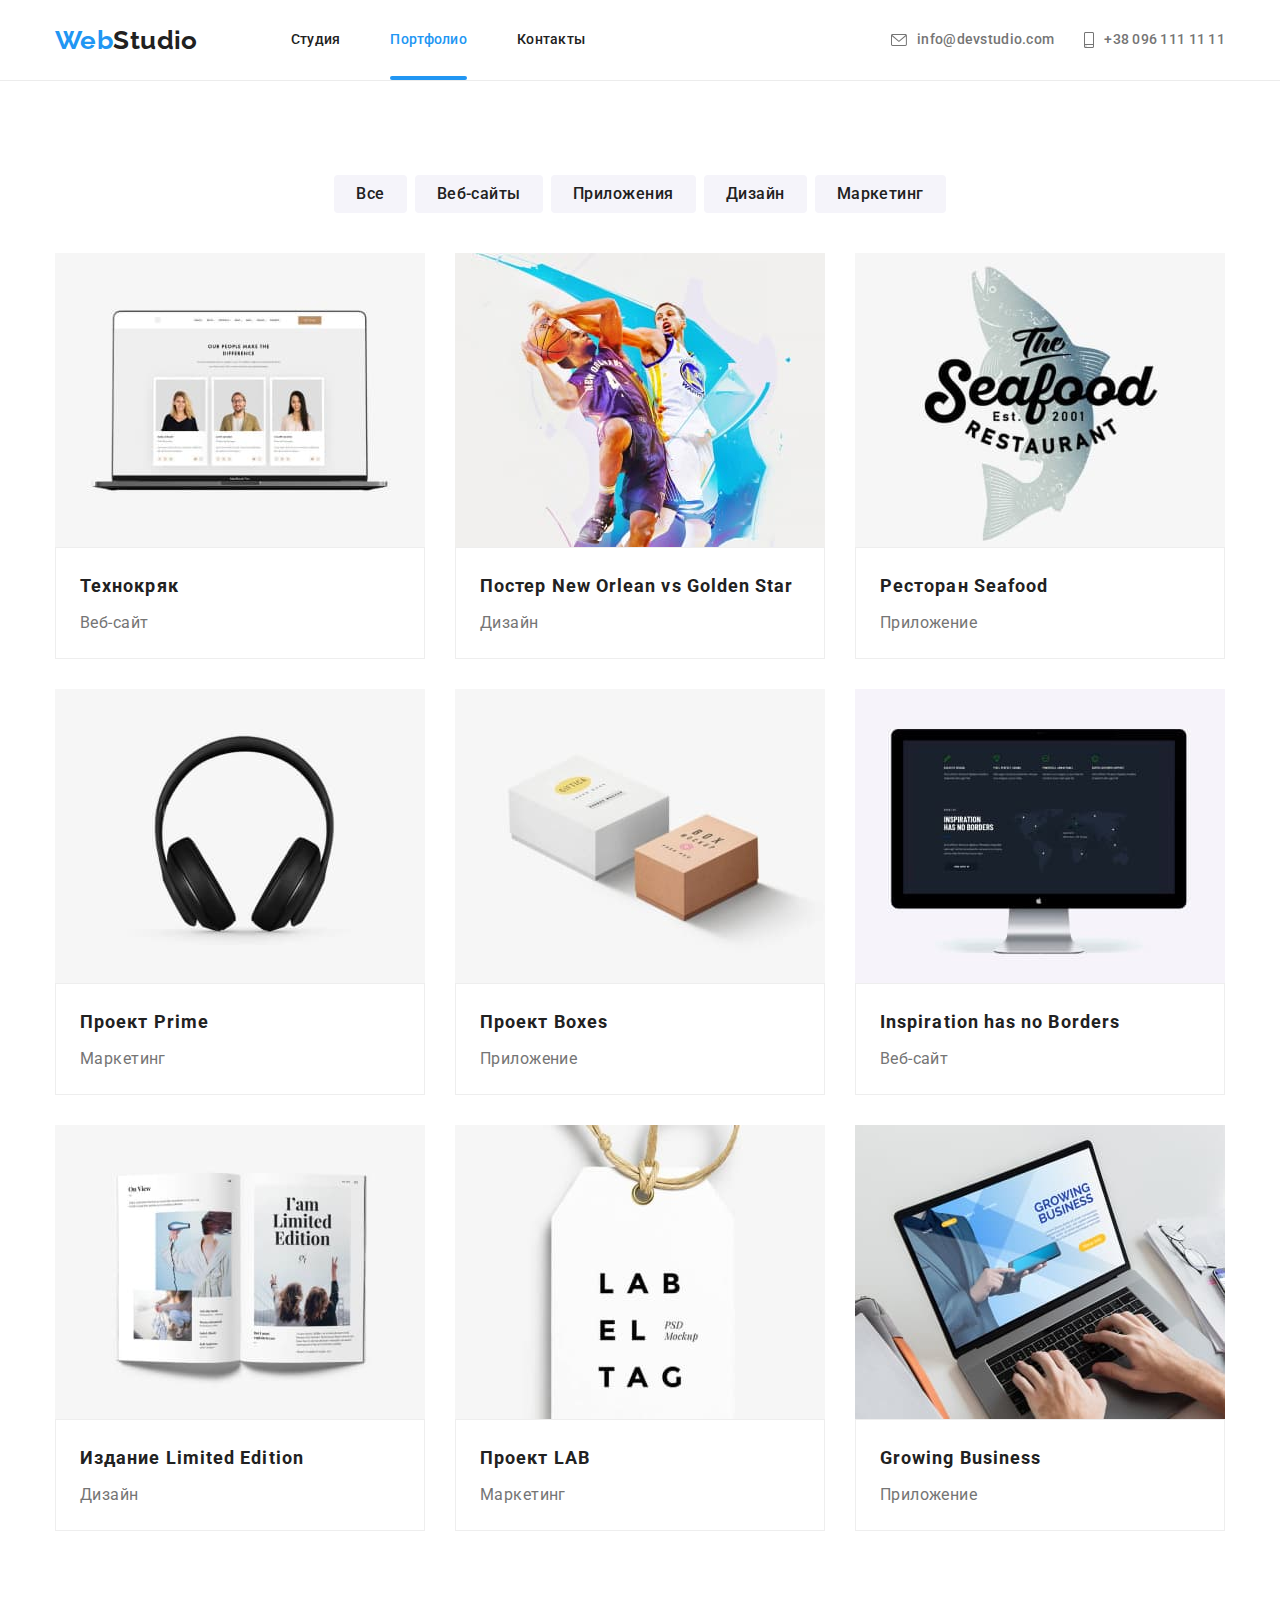
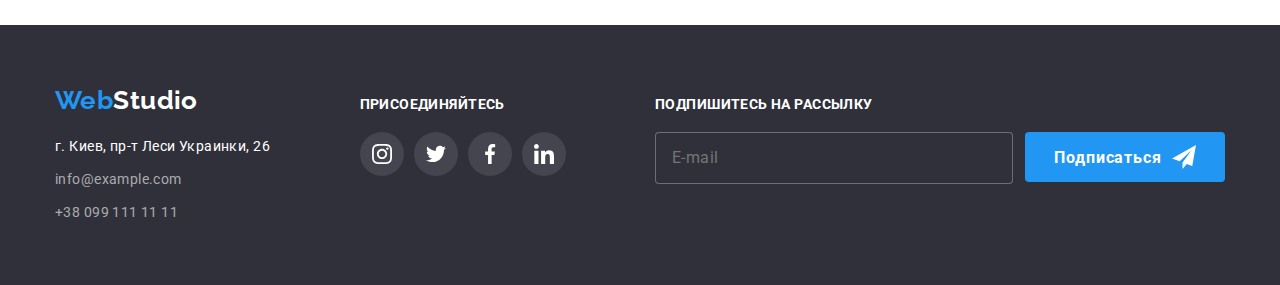
==== commit f29e141c: "adaptive-portfolio-complete" ====
--- a/portfolio.html
+++ b/portfolio.html
@@ -22,7 +22,7 @@
 
   <body>
     <!--Шапка сайта-->
-    <!-- <header class="page-header">
+    <header class="page-header">
       <div class="page-header__box container">
         <nav class="page-header__nav">
           <a href="./index.html" class="logo page-header__logo">
@@ -126,7 +126,7 @@
           </div>
         </div>
       </div>
-    </header> -->
+    </header>
 
     <!--Section-->
     <main>
@@ -338,7 +338,7 @@
     </main>
 
     <!--Футтер-->
-    <!-- <footer class="footer-section">
+    <footer class="footer-section">
       <div class="footer-section-container container">
         <div class="box-addres">
           <a href="./index.html" class="logo footer-section__logo">
@@ -418,6 +418,6 @@
           </form>
         </div>
       </div>
-    </footer> -->
+    </footer>
   </body>
 </html>
--- a/css/main.min.css
+++ b/css/main.min.css
@@ -1,2 +1,2 @@
-body{margin:0px;font-family:Roboto, sans-serif;letter-spacing:0.03em;font-size:14px;background-color:var(--primary-bgc);color:var(--primary-text-color)}h1,h2,h3,h4,h5,h6,p,ul{margin:0px;padding:0px}img{display:block;max-width:100%}.list{list-style:none}:root{--primary-text-color: #757575;--title-text-color: #212121;--accent-color: #2196f3;--footer-link-color: rgba(255, 255, 255, 0.6);--primary-bgc: #ffffff;--secondary-bgc: #2f303a;--team-bgc: #f5f4fa;--filters-color: #f5f4fa;--border-header-color: #ececec;--hero-bgc: #c4c4c4;--footer-icon-bgc: rgba(255, 255, 255, 0.1);--icon-color: #afb1b8;--buttom-hover-bg-color: #188ce8}.visually-hidden{position:absolute;clip:rect(0 0 0 0);width:1px;height:1px;margin:-1px}.logo{color:var(--title-text-color);font-family:Raleway, sans-serif;font-weight:700;font-size:26px;line-height:1.19;text-decoration:none}.logo__first-part{color:var(--accent-color)}.page-header__logo{padding-top:16px;padding-bottom:16px}.footer-section__logo{display:inline-block;margin-bottom:20px;color:var(--primary-bgc)}.section{padding-top:60px;padding-bottom:60px}@media screen and (min-width: 1200px){.section{padding-top:94px;padding-bottom:94px}}.section-title{font-weight:700;font-size:36px;line-height:1.16;text-align:center;margin-bottom:50px;color:var(--title-text-color)}.container{width:100%;padding-right:15px;padding-left:15px;margin:0 auto}@media screen and (min-width: 480px){.container{width:480px}}@media screen and (min-width: 768px){.container{width:768px}}@media screen and (min-width: 1200px){.container{width:1200px}}.page-header{top:0px;width:100%;background-color:var(--primary-bgc);border-bottom:solid 1px;border-color:var(--border-header-color)}.page-header__box{display:flex;align-items:center}.page-header__nav{display:flex;align-items:center}.site-nav{display:flex;margin-left:88px}@media screen and (max-width: 767px){.site-nav{display:none}}@media screen and (min-width: 1200px){.site-nav{margin-left:93px}}.site-nav__item:not(:last-child){margin-right:50px}.site-nav__link{display:block;padding-top:32px;padding-bottom:32px;transition:color 250ms cubic-bezier(0.4, 0, 0.2, 1);color:var(--title-text-color);font-weight:500;line-height:1.14;letter-spacing:0.02em;text-decoration:none}.site-nav__link:hover,.site-nav__link:focus{color:var(--accent-color)}.site-nav__link--current{position:relative;color:var(--accent-color)}.site-nav__link--current::after{content:'';position:absolute;display:block;bottom:0px;width:100%;height:4px;border-radius:2px;background-color:var(--accent-color)}.header-contacts{margin-left:auto}@media screen and (max-width: 767px){.header-contacts{display:none}}@media screen and (min-width: 1200px){.header-contacts{display:flex}}@media screen and (max-width: 1199px){.header-contacts__item:not(:last-child){margin-bottom:10px}}@media screen and (min-width: 1200px){.header-contacts__item:not(:last-child){margin-right:30px}}.header-contacts__link{display:flex;align-items:center;transition:color 250ms cubic-bezier(0.4, 0, 0.2, 1);color:var(--primary-text-color);font-weight:500;line-height:1.14;letter-spacing:0.02em;text-decoration:none}.header-contacts__link:hover,.header-contacts__link:focus{color:var(--accent-color)}.header-contacts__icon{fill:currentColor;margin-right:10px}.mobile-menu{z-index:1;position:fixed;top:0;left:0;width:100vw;height:100vh;background-color:var(--primary-bgc);transform:translateX(100%);transition:transform 250ms cubic-bezier(0.4, 0, 0.2, 1);overflow-y:scroll}@media screen and (min-width: 768px){.mobile-menu{display:none}}.mobile-menu__container{display:flex;flex-direction:column;justify-content:space-between;max-width:480px;height:100%;padding:10px 15px 48px 40px;margin:0 auto}.mobile-menu.is-open{transform:translateX(0)}.menu-nav__item:not(:last-child){margin-bottom:32px}.menu-nav__link{font-weight:500;font-size:40px;line-height:1.175;letter-spacing:0.02em;text-decoration:none;color:var(--title-text-color)}@media screen and (max-width: 479px){.menu-nav__link{font-size:35px}}.menu-nav__link--current{color:var(--accent-color)}.menu-contacts{margin-bottom:64px}.menu-contacts__item:not(:last-child){margin-bottom:32px}.menu-contacts__link{font-weight:500;font-size:24px;line-height:1.16;letter-spacing:0.02em;color:#757575;text-decoration:none}.menu-contacts__link--number{font-size:34px;line-height:1.17;color:var(--accent-color)}@media screen and (max-width: 479px){.menu-contacts__link--number{font-size:24px}}.menu-networks-list{display:flex;flex-wrap:wrap}@media screen and (max-width: 479px){.menu-networks-list{margin:-5px}}@media screen and (max-width: 479px){.menu-networks-list__item{width:calc((100% - 4 * 5px) / 2);margin:5px}}@media screen and (min-width: 480px){.menu-networks-list__item:not(:last-child){margin-right:20px}}.menu-networks-list__link{font-weight:500;font-size:18px;line-height:1.22;letter-spacing:0.02em;color:var(--accent-color);text-decoration:none}.button-menu{display:flex;align-items:center;justify-content:center;padding:0;border:0;background-color:transparent;transition:color 250ms cubic-bezier(0.4, 0, 0.2, 1)}.button-menu:hover,.button-menu:focus{color:var(--accent-color)}@media screen and (min-width: 768px){.button-menu{display:none}}.button-menu--open{margin-left:auto}.button-menu--close{display:block;margin-left:auto}.button-menu__icon{fill:currentColor}.hero{margin:0 auto;text-align:center;background-color:var(--secondary-bgc);max-width:1600px;padding-top:118px;padding-bottom:118px;background-repeat:no-repeat;background-position:center;background-size:cover}@media screen and (max-width: 767px){.hero{background-image:linear-gradient(to right, rgba(47,48,58,0.4), rgba(47,48,58,0.4)),url(../images/hero-img-mob.jpg)}}@media screen and (max-width: 767px) and (min-device-pixel-ratio: 2), screen and (max-width: 767px) and (min-resolution: 192dpi), screen and (max-width: 767px) and (min-resolution: 2dppx){.hero{background-image:linear-gradient(to right, rgba(47,48,58,0.4), rgba(47,48,58,0.4)),url(../images/hero-img-mob-2x.jpg)}}@media screen and (min-width: 768px){.hero{background-image:linear-gradient(to right, rgba(47,48,58,0.4), rgba(47,48,58,0.4)),url(../images/hero-img-tab.jpg)}}@media screen and (min-width: 768px) and (min-device-pixel-ratio: 2), screen and (min-width: 768px) and (min-resolution: 192dpi), screen and (min-width: 768px) and (min-resolution: 2dppx){.hero{background-image:linear-gradient(to right, rgba(47,48,58,0.4), rgba(47,48,58,0.4)),url(../images/hero-img-tab-2x.jpg)}}@media screen and (min-width: 1200px){.hero{padding-top:200px;padding-bottom:200px;background-image:linear-gradient(to right, rgba(47,48,58,0.4), rgba(47,48,58,0.4)),url(../images/hero-img.jpg)}}@media screen and (min-width: 1200px) and (min-device-pixel-ratio: 2), screen and (min-width: 1200px) and (min-resolution: 192dpi), screen and (min-width: 1200px) and (min-resolution: 2dppx){.hero{background-image:linear-gradient(to right, rgba(47,48,58,0.4), rgba(47,48,58,0.4)),url(../images/hero-img-2x.jpg)}}.hero__title{margin-bottom:30px;font-weight:900;font-size:26px;line-height:1.62;text-transform:uppercase;letter-spacing:0.06em;color:var(--primary-bgc)}@media screen and (min-width: 1200px){.hero__title{font-size:44px;line-height:1.36}}.button{width:200px;height:50px;border:0px;font-weight:700;font-size:16px;line-height:1.87;letter-spacing:0.06em;border-radius:4px;color:var(--primary-bgc);background-color:var(--accent-color);transition:background-color 250ms cubic-bezier(0.4, 0, 0.2, 1),box-shadow 250ms cubic-bezier(0.4, 0, 0.2, 1)}.button:focus,.button:hover{background-color:var(--buttom-hover-bg-color);box-shadow:0px 4px 4px rgba(0,0,0,0.15)}.footer-section__button{display:flex;align-items:center;justify-content:center}@media screen and (max-width: 1199px){.footer-section__button{margin:0 auto}}.button__icon{margin-left:10px;fill:currentColor}.features-list{margin-bottom:-30px}@media screen and (min-width: 768px){.features-list{display:flex;flex-wrap:wrap;margin:-15px}}.features-list__item{width:100%;margin-bottom:30px}@media screen and (min-width: 768px){.features-list__item{width:calc((100% - 4 * 15px) / 2);margin:15px}}@media screen and (min-width: 1200px){.features-list__item{width:calc((100% - 8 * 15px) / 4)}}.features-list__box{display:flex;align-items:center;justify-content:center;padding-top:25px;padding-bottom:25px;margin-bottom:30px;background-color:#f5f4fa}.features-list__title{margin-bottom:10px;font-weight:700;font-size:14px;line-height:1.14;text-transform:uppercase;color:var(--title-text-color)}@media screen and (max-width: 767px){.features-list__title{text-align:center}}.features-list__text{line-height:1.71}.service-section{padding-top:0}@media screen and (max-width: 1199px){.service-section{display:none}}.service-list{display:flex}.service-card{position:relative}.service-card:not(:last-child){margin-right:30px}.service-card__thumb{position:absolute;left:0px;bottom:0px;display:flex;align-items:center;justify-content:center;width:100%;min-height:70px;background:rgba(47,48,58,0.8)}.service-card__name{font-weight:700;font-size:14px;line-height:1.14;color:var(--primary-bgc)}.team-section{background-color:var(--team-bgc)}.team-list{margin-bottom:-30px}@media screen and (min-width: 768px){.team-list{display:flex;flex-wrap:wrap;margin:-15px}}.member{width:100%;margin-bottom:30px;text-align:center;box-shadow:0px 1px 3px rgba(0,0,0,0.12),0px 1px 1px rgba(0,0,0,0.14),0px 2px 1px rgba(0,0,0,0.2);border-radius:0px 0px 4px 4px}@media screen and (min-width: 768px){.member{width:calc((100% - 4 * 15px) / 2);margin:15px}}@media screen and (min-width: 1200px){.member{width:calc((100% - 8 * 15px) / 4);margin:15px}}.member__data{display:flex;flex-direction:column;align-items:center;justify-content:center;padding-top:30px;padding-bottom:24px;border-radius:0px 0px 4px 4px;background-color:var(--primary-bgc)}.member__name{font-weight:500;font-size:16px;line-height:1.18;margin-bottom:10px;color:var(--title-text-color)}.member__position{font-size:16px;line-height:1.18;margin-bottom:16px}.networks-list{display:flex}.networks-list--centr{justify-content:center}.networks-list__item{display:flex;justify-content:center;align-items:center;width:44px;height:44px}.networks-list__item:not(:last-child){margin-right:10px}.networks-list__link{display:flex;justify-content:center;align-items:center;width:100%;height:100%;border-radius:50%;color:var(--icon-color);transition:background-color 250ms cubic-bezier(0.4, 0, 0.2, 1),color 250ms cubic-bezier(0.4, 0, 0.2, 1)}.networks-list__link:hover,.networks-list__link:focus{color:var(--primary-bgc);background-color:var(--accent-color)}.networks-list__link--grey-bgc{background-color:var(--footer-icon-bgc);color:var(--primary-bgc)}.networks-list__icon{width:20px;height:20px;fill:currentColor}.clients-list{display:flex;flex-wrap:wrap;margin:-15px}.client{width:calc((100% - 4 * 15px) / 2);margin:15px}@media screen and (min-width: 768px){.client{width:calc((100% - 6 * 15px) / 3)}}@media screen and (min-width: 1200px){.client{width:calc((100% - 12 * 15px) / 6)}}.client__link{display:flex;justify-content:center;align-items:center;padding-top:16px;padding-bottom:16px;color:var(--icon-color);border:1px solid;border-radius:4px;transition:color 250ms cubic-bezier(0.4, 0, 0.2, 1)}.client__link:hover,.client__link:focus{color:var(--accent-color)}.client__icon{width:106px;height:60px;fill:currentColor}.footer-section{padding-top:60px;padding-bottom:60px;background-color:var(--secondary-bgc)}@media screen and (max-width: 1199px){.footer-section{text-align:center}}.footer-section-container{display:flex;align-items:baseline}@media screen and (max-width: 1199px){.footer-section-container{flex-wrap:wrap;justify-content:space-around}}@media screen and (min-width: 1200px){.footer-section-container{justify-content:space-between}}@media screen and (max-width: 767px){.box-addres{width:100%}}@media screen and (max-width: 1199px){.box-addres{margin-bottom:60px}}@media screen and (max-width: 767px){.box-networks{width:100%;margin-bottom:60px}}@media screen and (max-width: 1199px){.box-form{width:100%}}.address{font-style:normal;font-weight:400;line-height:1.71;color:var(--primary-bgc)}.footer-contacts-list__item:not(:last-child){margin-bottom:9px}.footer-contacts-list__link{font-style:normal;font-weight:400;line-height:1.71;text-decoration:none;color:var(--footer-link-color);transition:color 250ms cubic-bezier(0.4, 0, 0.2, 1)}.footer-contacts-list__link:hover,.footer-contacts-list__link:focus{color:var(--primary-bgc)}.footer-box__title{margin-bottom:20px;font-weight:700;font-size:14px;line-height:1.14;letter-spacing:0.03em;color:var(--primary-bgc)}@media screen and (min-width: 1200px){.footer-form{display:flex}}.footer-form__input{padding:15px 16px;font-size:16px;line-height:1.25;letter-spacing:0.03em;border:1px solid rgba(255,255,255,0.3);border-radius:4px;background-color:var(--secondary-bgc);color:var(--footer-link-color)}@media screen and (max-width: 1199px){.footer-form__input{width:100%;max-width:450px;margin-bottom:20px}}@media screen and (min-width: 1200px){.footer-form__input{margin-right:12px;min-width:358px}}.backdrop{position:fixed;top:0;left:0;height:100%;width:100%;padding:93px 15px;background-color:rgba(0,0,0,0.2);opacity:1;transition:opacity 250ms cubic-bezier(0.4, 0, 0.2, 1);overflow-y:scroll}.backdrop.is-hidden{opacity:0;pointer-events:none}.backdrop.is-hidden .modal{transform:scale(0.5)}@media screen and (min-width: 768px){.backdrop.is-hidden .modal{transform:translate(-50%, -50%) scale(0.5)}}.modal{position:relative;margin:0 auto;padding:40px;background:#ffffff;box-shadow:0px 1px 3px rgba(0,0,0,0.12),0px 1px 1px rgba(0,0,0,0.14),0px 2px 1px rgba(0,0,0,0.2);border-radius:4px;transform:scale(1);transition:transform 250ms cubic-bezier(0.4, 0, 0.2, 1)}@media screen and (max-width: 1199px){.modal{max-width:450px}}@media screen and (min-width: 768px){.modal{position:absolute;top:50%;left:50%;transform:translate(-50%, -50%) scale(1);min-width:450px}}@media screen and (min-width: 1200px){.modal{width:528px}}.button-close{position:absolute;top:8px;right:8px;display:flex;justify-content:center;align-items:center;width:30px;height:30px;padding:0px;background-color:#fff;border:1px solid rgba(0,0,0,0.1);border-radius:50%;transition:color 250ms cubic-bezier(0.4, 0, 0.2, 1)}.button-close:focus,.button-close:hover{color:var(--accent-color)}.button-close__icon{fill:currentColor}.form{display:flex;flex-direction:column;align-items:center;justify-content:center;width:100%}.form__title{margin-bottom:12px;font-size:20px;line-height:1.15;text-align:center;color:var(--title-text-color)}.form-group{width:100%}.form__name{display:block;margin-bottom:4px;font-size:12px;line-height:1.16;letter-spacing:0.01em;color:var(--primary-text-color)}.form__box{position:relative;margin-bottom:10px;color:#212121}.form__input{width:100%;padding:11px 12px;padding-left:29px;border:1px solid rgba(33,33,33,0.2);border-radius:4px;outline:none;transition:border 250ms cubic-bezier(0.4, 0, 0.2, 1)}.form__input:focus{border:1px solid var(--accent-color)}.comments-area{width:100%;height:120px;resize:none;padding:12px 16px;margin-bottom:20px}.comments-area::placeholder{font-size:12px;line-height:1.16;letter-spacing:0.01em;color:rgba(117,117,117,0.5)}.form__icon{position:absolute;top:50%;left:12px;transform:translateY(-50%);fill:currentColor;transition:color 250ms cubic-bezier(0.4, 0, 0.2, 1)}.form__box:focus-within>.form__icon{color:var(--accent-color)}.checkbox{display:flex;align-items:center;justify-content:center;margin-bottom:30px}.checkbox__icon{display:flex;align-items:center;justify-content:center;width:16px;height:15px;margin-right:7px;border:2px solid #212121;border-radius:2px;transition:background-color 250ms cubic-bezier(0.4, 0, 0.2, 1),border 250ms cubic-bezier(0.4, 0, 0.2, 1)}.checkbox__check-area:checked+.checkbox__icon{border:0;background-color:var(--accent-color)}.checkbox__icon--check{fill:#ffffff}.checkbox__text{margin-right:5px;font-size:12px;line-height:1.16;letter-spacing:0.03em;color:var(--primary-text-color)}@media screen and (max-width: 479px){.checkbox__text{display:contents}}@media screen and (min-width: 1200px){.checkbox__text{font-size:14px}}.checkbox__text--blue{margin-right:0;color:var(--accent-color);transition:color 250ms cubic-bezier(0.4, 0, 0.2, 1)}.checkbox__text--blue:hover,.checkbox__text--blue:focus{color:var(--buttom-hover-bg-color)}.filters-list{display:flex;flex-wrap:wrap}.filters-list__item{margin-bottom:15px}.filters-list__item:nth-last-child(-n+2){margin-bottom:0}.filters-list__item:not(:last-child){margin-right:8px}.filters-list__button{padding:6px 22px;font-family:inherit;font-weight:500;font-size:16px;line-height:1.62;letter-spacing:0.03em;border:0px;border-radius:4px;transition:color 250ms cubic-bezier(0.4, 0, 0.2, 1),background-color 250ms cubic-bezier(0.4, 0, 0.2, 1),box-shadow 250ms cubic-bezier(0.4, 0, 0.2, 1);background-color:var(--filters-color);color:var(--title-text-color)}.filters-list__button:focus,.filters-list__button:hover{color:var(--primary-bgc);background-color:var(--accent-color);box-shadow:0px 3px 1px rgba(0,0,0,0.1),0px 1px 2px rgba(0,0,0,0.08),0px 2px 2px rgba(0,0,0,0.12)}.projects-list{display:flex;flex-wrap:wrap}.project{width:370px}.project:not(:nth-child(3n)){margin-right:30px}.project:not(:nth-last-child(-n+3)){margin-bottom:30px}.project-thumb{position:relative;overflow:hidden}.project-thumb__overlay{position:absolute;top:0px;left:0px;width:100%;height:100%;padding:63px 24px;transform:translateY(100%);transition:transform 250ms cubic-bezier(0.4, 0, 0.2, 1);background-color:rgba(33,150,243,0.9)}.project__link:hover .project-thumb__overlay{transform:translateY(0)}.project-thumb__text{font-family:Roboto;font-style:normal;font-weight:normal;font-size:18px;line-height:1.55;color:var(--primary-bgc)}.project__description{box-sizing:border-box;padding:20px 24px;background-color:var(--primary-bgc);border:1px solid #eeeeee}.project__title{margin-bottom:4px;color:var(--title-text-color);font-style:normal;font-weight:700;font-size:18px;line-height:2;letter-spacing:0.06em}.project__link{display:block;text-decoration:none;transition:box-shadow 250ms cubic-bezier(0.4, 0, 0.2, 1)}.project__link:hover,.project__link:focus{box-shadow:0px 1px 1px rgba(0,0,0,0.12),0px 4px 4px rgba(0,0,0,0.06),1px 4px 6px rgba(0,0,0,0.16)}.project__name{color:var(--primary-text-color);font-size:16px;line-height:1.87}
+body{margin:0px;font-family:Roboto, sans-serif;letter-spacing:0.03em;font-size:14px;background-color:var(--primary-bgc);color:var(--primary-text-color)}h1,h2,h3,h4,h5,h6,p,ul{margin:0px;padding:0px}img{display:block;max-width:100%}.list{list-style:none}:root{--primary-text-color: #757575;--title-text-color: #212121;--accent-color: #2196f3;--footer-link-color: rgba(255, 255, 255, 0.6);--primary-bgc: #ffffff;--secondary-bgc: #2f303a;--team-bgc: #f5f4fa;--filters-color: #f5f4fa;--border-header-color: #ececec;--hero-bgc: #c4c4c4;--footer-icon-bgc: rgba(255, 255, 255, 0.1);--icon-color: #afb1b8;--buttom-hover-bg-color: #188ce8}.visually-hidden{position:absolute;clip:rect(0 0 0 0);width:1px;height:1px;margin:-1px}.logo{color:var(--title-text-color);font-family:Raleway, sans-serif;font-weight:700;font-size:26px;line-height:1.19;text-decoration:none}.logo__first-part{color:var(--accent-color)}.page-header__logo{padding-top:16px;padding-bottom:16px}.footer-section__logo{display:inline-block;margin-bottom:20px;color:var(--primary-bgc)}.section{padding-top:60px;padding-bottom:60px}@media screen and (min-width: 1200px){.section{padding-top:94px;padding-bottom:94px}}.section-title{font-weight:700;font-size:36px;line-height:1.16;text-align:center;margin-bottom:50px;color:var(--title-text-color)}.container{width:100%;padding-right:15px;padding-left:15px;margin:0 auto}@media screen and (min-width: 480px){.container{width:480px}}@media screen and (min-width: 768px){.container{width:768px}}@media screen and (min-width: 1200px){.container{width:1200px}}.page-header{top:0px;width:100%;background-color:var(--primary-bgc);border-bottom:solid 1px;border-color:var(--border-header-color)}.page-header__box{display:flex;align-items:center}.page-header__nav{display:flex;align-items:center}.site-nav{display:flex;margin-left:88px}@media screen and (max-width: 767px){.site-nav{display:none}}@media screen and (min-width: 1200px){.site-nav{margin-left:93px}}.site-nav__item:not(:last-child){margin-right:50px}.site-nav__link{display:block;padding-top:32px;padding-bottom:32px;transition:color 250ms cubic-bezier(0.4, 0, 0.2, 1);color:var(--title-text-color);font-weight:500;line-height:1.14;letter-spacing:0.02em;text-decoration:none}.site-nav__link:hover,.site-nav__link:focus{color:var(--accent-color)}.site-nav__link--current{position:relative;color:var(--accent-color)}.site-nav__link--current::after{content:'';position:absolute;display:block;bottom:0px;width:100%;height:4px;border-radius:2px;background-color:var(--accent-color)}.header-contacts{margin-left:auto}@media screen and (max-width: 767px){.header-contacts{display:none}}@media screen and (min-width: 1200px){.header-contacts{display:flex}}@media screen and (max-width: 1199px){.header-contacts__item:not(:last-child){margin-bottom:10px}}@media screen and (min-width: 1200px){.header-contacts__item:not(:last-child){margin-right:30px}}.header-contacts__link{display:flex;align-items:center;transition:color 250ms cubic-bezier(0.4, 0, 0.2, 1);color:var(--primary-text-color);font-weight:500;line-height:1.14;letter-spacing:0.02em;text-decoration:none}.header-contacts__link:hover,.header-contacts__link:focus{color:var(--accent-color)}.header-contacts__icon{fill:currentColor;margin-right:10px}.mobile-menu{z-index:1;position:fixed;top:0;left:0;width:100vw;height:100vh;background-color:var(--primary-bgc);transform:translateX(100%);transition:transform 250ms cubic-bezier(0.4, 0, 0.2, 1);overflow-y:scroll}@media screen and (min-width: 768px){.mobile-menu{display:none}}.mobile-menu__container{display:flex;flex-direction:column;justify-content:space-between;max-width:480px;height:100%;padding:10px 15px 48px 40px;margin:0 auto}.mobile-menu.is-open{transform:translateX(0)}.menu-nav__item:not(:last-child){margin-bottom:32px}.menu-nav__link{font-weight:500;font-size:40px;line-height:1.175;letter-spacing:0.02em;text-decoration:none;color:var(--title-text-color)}@media screen and (max-width: 479px){.menu-nav__link{font-size:35px}}.menu-nav__link--current{color:var(--accent-color)}.menu-contacts{margin-bottom:64px}.menu-contacts__item:not(:last-child){margin-bottom:32px}.menu-contacts__link{font-weight:500;font-size:24px;line-height:1.16;letter-spacing:0.02em;color:#757575;text-decoration:none}.menu-contacts__link--number{font-size:34px;line-height:1.17;color:var(--accent-color)}@media screen and (max-width: 479px){.menu-contacts__link--number{font-size:24px}}.menu-networks-list{display:flex;flex-wrap:wrap}@media screen and (max-width: 479px){.menu-networks-list{margin:-5px}}@media screen and (max-width: 479px){.menu-networks-list__item{width:calc((100% - 4 * 5px) / 2);margin:5px}}@media screen and (min-width: 480px){.menu-networks-list__item:not(:last-child){margin-right:20px}}.menu-networks-list__link{font-weight:500;font-size:18px;line-height:1.22;letter-spacing:0.02em;color:var(--accent-color);text-decoration:none}.button-menu{display:flex;align-items:center;justify-content:center;padding:0;border:0;background-color:transparent;transition:color 250ms cubic-bezier(0.4, 0, 0.2, 1)}.button-menu:hover,.button-menu:focus{color:var(--accent-color)}@media screen and (min-width: 768px){.button-menu{display:none}}.button-menu--open{margin-left:auto}.button-menu--close{display:block;margin-left:auto}.button-menu__icon{fill:currentColor}.hero{margin:0 auto;text-align:center;background-color:var(--secondary-bgc);max-width:1600px;padding-top:118px;padding-bottom:118px;background-repeat:no-repeat;background-position:center;background-size:cover}@media screen and (max-width: 767px){.hero{background-image:linear-gradient(to right, rgba(47,48,58,0.4), rgba(47,48,58,0.4)),url(../images/hero-img-mob.jpg)}}@media screen and (max-width: 767px) and (min-device-pixel-ratio: 2), screen and (max-width: 767px) and (min-resolution: 192dpi), screen and (max-width: 767px) and (min-resolution: 2dppx){.hero{background-image:linear-gradient(to right, rgba(47,48,58,0.4), rgba(47,48,58,0.4)),url(../images/hero-img-mob-2x.jpg)}}@media screen and (min-width: 768px){.hero{background-image:linear-gradient(to right, rgba(47,48,58,0.4), rgba(47,48,58,0.4)),url(../images/hero-img-tab.jpg)}}@media screen and (min-width: 768px) and (min-device-pixel-ratio: 2), screen and (min-width: 768px) and (min-resolution: 192dpi), screen and (min-width: 768px) and (min-resolution: 2dppx){.hero{background-image:linear-gradient(to right, rgba(47,48,58,0.4), rgba(47,48,58,0.4)),url(../images/hero-img-tab-2x.jpg)}}@media screen and (min-width: 1200px){.hero{padding-top:200px;padding-bottom:200px;background-image:linear-gradient(to right, rgba(47,48,58,0.4), rgba(47,48,58,0.4)),url(../images/hero-img.jpg)}}@media screen and (min-width: 1200px) and (min-device-pixel-ratio: 2), screen and (min-width: 1200px) and (min-resolution: 192dpi), screen and (min-width: 1200px) and (min-resolution: 2dppx){.hero{background-image:linear-gradient(to right, rgba(47,48,58,0.4), rgba(47,48,58,0.4)),url(../images/hero-img-2x.jpg)}}.hero__title{margin-bottom:30px;font-weight:900;font-size:26px;line-height:1.62;text-transform:uppercase;letter-spacing:0.06em;color:var(--primary-bgc)}@media screen and (min-width: 1200px){.hero__title{font-size:44px;line-height:1.36}}.button{width:200px;height:50px;border:0px;font-weight:700;font-size:16px;line-height:1.87;letter-spacing:0.06em;border-radius:4px;color:var(--primary-bgc);background-color:var(--accent-color);transition:background-color 250ms cubic-bezier(0.4, 0, 0.2, 1),box-shadow 250ms cubic-bezier(0.4, 0, 0.2, 1)}.button:focus,.button:hover{background-color:var(--buttom-hover-bg-color);box-shadow:0px 4px 4px rgba(0,0,0,0.15)}.footer-section__button{display:flex;align-items:center;justify-content:center}@media screen and (max-width: 1199px){.footer-section__button{margin:0 auto}}.button__icon{margin-left:10px;fill:currentColor}.features-list{margin-bottom:-30px}@media screen and (min-width: 768px){.features-list{display:flex;flex-wrap:wrap;margin:-15px}}.features-list__item{width:100%;margin-bottom:30px}@media screen and (min-width: 768px){.features-list__item{width:calc((100% - 4 * 15px) / 2);margin:15px}}@media screen and (min-width: 1200px){.features-list__item{width:calc((100% - 8 * 15px) / 4)}}.features-list__box{display:flex;align-items:center;justify-content:center;padding-top:25px;padding-bottom:25px;margin-bottom:30px;background-color:#f5f4fa}.features-list__title{margin-bottom:10px;font-weight:700;font-size:14px;line-height:1.14;text-transform:uppercase;color:var(--title-text-color)}@media screen and (max-width: 767px){.features-list__title{text-align:center}}.features-list__text{line-height:1.71}.service-section{padding-top:0}@media screen and (max-width: 1199px){.service-section{display:none}}.service-list{display:flex}.service-card{position:relative}.service-card:not(:last-child){margin-right:30px}.service-card__thumb{position:absolute;left:0px;bottom:0px;display:flex;align-items:center;justify-content:center;width:100%;min-height:70px;background:rgba(47,48,58,0.8)}.service-card__name{font-weight:700;font-size:14px;line-height:1.14;color:var(--primary-bgc)}.team-section{background-color:var(--team-bgc)}.team-list{margin-bottom:-30px}@media screen and (min-width: 768px){.team-list{display:flex;flex-wrap:wrap;margin:-15px}}.member{width:100%;margin-bottom:30px;text-align:center;box-shadow:0px 1px 3px rgba(0,0,0,0.12),0px 1px 1px rgba(0,0,0,0.14),0px 2px 1px rgba(0,0,0,0.2);border-radius:0px 0px 4px 4px}@media screen and (min-width: 768px){.member{width:calc((100% - 4 * 15px) / 2);margin:15px}}@media screen and (min-width: 1200px){.member{width:calc((100% - 8 * 15px) / 4);margin:15px}}.member__data{display:flex;flex-direction:column;align-items:center;justify-content:center;padding-top:30px;padding-bottom:24px;border-radius:0px 0px 4px 4px;background-color:var(--primary-bgc)}.member__name{font-weight:500;font-size:16px;line-height:1.18;margin-bottom:10px;color:var(--title-text-color)}.member__position{font-size:16px;line-height:1.18;margin-bottom:16px}.networks-list{display:flex}.networks-list--centr{justify-content:center}.networks-list__item{display:flex;justify-content:center;align-items:center;width:44px;height:44px}.networks-list__item:not(:last-child){margin-right:10px}.networks-list__link{display:flex;justify-content:center;align-items:center;width:100%;height:100%;border-radius:50%;color:var(--icon-color);transition:background-color 250ms cubic-bezier(0.4, 0, 0.2, 1),color 250ms cubic-bezier(0.4, 0, 0.2, 1)}.networks-list__link:hover,.networks-list__link:focus{color:var(--primary-bgc);background-color:var(--accent-color)}.networks-list__link--grey-bgc{background-color:var(--footer-icon-bgc);color:var(--primary-bgc)}.networks-list__icon{width:20px;height:20px;fill:currentColor}.clients-list{display:flex;flex-wrap:wrap;margin:-15px}.client{width:calc((100% - 4 * 15px) / 2);margin:15px}@media screen and (min-width: 768px){.client{width:calc((100% - 6 * 15px) / 3)}}@media screen and (min-width: 1200px){.client{width:calc((100% - 12 * 15px) / 6)}}.client__link{display:flex;justify-content:center;align-items:center;padding-top:16px;padding-bottom:16px;color:var(--icon-color);border:1px solid;border-radius:4px;transition:color 250ms cubic-bezier(0.4, 0, 0.2, 1)}.client__link:hover,.client__link:focus{color:var(--accent-color)}.client__icon{width:106px;height:60px;fill:currentColor}.footer-section{padding-top:60px;padding-bottom:60px;background-color:var(--secondary-bgc)}@media screen and (max-width: 1199px){.footer-section{text-align:center}}.footer-section-container{display:flex;align-items:baseline}@media screen and (max-width: 1199px){.footer-section-container{flex-wrap:wrap;justify-content:space-around}}@media screen and (min-width: 1200px){.footer-section-container{justify-content:space-between}}@media screen and (max-width: 767px){.box-addres{width:100%}}@media screen and (max-width: 1199px){.box-addres{margin-bottom:60px}}@media screen and (max-width: 767px){.box-networks{width:100%;margin-bottom:60px}}@media screen and (max-width: 1199px){.box-form{width:100%}}.address{font-style:normal;font-weight:400;line-height:1.71;color:var(--primary-bgc)}.footer-contacts-list__item:not(:last-child){margin-bottom:9px}.footer-contacts-list__link{font-style:normal;font-weight:400;line-height:1.71;text-decoration:none;color:var(--footer-link-color);transition:color 250ms cubic-bezier(0.4, 0, 0.2, 1)}.footer-contacts-list__link:hover,.footer-contacts-list__link:focus{color:var(--primary-bgc)}.footer-box__title{margin-bottom:20px;font-weight:700;font-size:14px;line-height:1.14;letter-spacing:0.03em;color:var(--primary-bgc)}@media screen and (min-width: 1200px){.footer-form{display:flex}}.footer-form__input{padding:15px 16px;font-size:16px;line-height:1.25;letter-spacing:0.03em;border:1px solid rgba(255,255,255,0.3);border-radius:4px;background-color:var(--secondary-bgc);color:var(--footer-link-color)}@media screen and (max-width: 1199px){.footer-form__input{width:100%;max-width:450px;margin-bottom:20px}}@media screen and (min-width: 1200px){.footer-form__input{margin-right:12px;min-width:358px}}.backdrop{position:fixed;top:0;left:0;height:100%;width:100%;padding:93px 15px;background-color:rgba(0,0,0,0.2);opacity:1;transition:opacity 250ms cubic-bezier(0.4, 0, 0.2, 1);overflow-y:scroll}.backdrop.is-hidden{opacity:0;pointer-events:none}.backdrop.is-hidden .modal{transform:scale(0.5)}@media screen and (min-width: 768px){.backdrop.is-hidden .modal{transform:translate(-50%, -50%) scale(0.5)}}.modal{position:relative;margin:0 auto;padding:40px;background:#ffffff;box-shadow:0px 1px 3px rgba(0,0,0,0.12),0px 1px 1px rgba(0,0,0,0.14),0px 2px 1px rgba(0,0,0,0.2);border-radius:4px;transform:scale(1);transition:transform 250ms cubic-bezier(0.4, 0, 0.2, 1)}@media screen and (max-width: 1199px){.modal{max-width:450px}}@media screen and (min-width: 768px){.modal{position:absolute;top:50%;left:50%;transform:translate(-50%, -50%) scale(1);min-width:450px}}@media screen and (min-width: 1200px){.modal{width:528px}}.button-close{position:absolute;top:8px;right:8px;display:flex;justify-content:center;align-items:center;width:30px;height:30px;padding:0px;background-color:#fff;border:1px solid rgba(0,0,0,0.1);border-radius:50%;transition:color 250ms cubic-bezier(0.4, 0, 0.2, 1)}.button-close:focus,.button-close:hover{color:var(--accent-color)}.button-close__icon{fill:currentColor}.form{display:flex;flex-direction:column;align-items:center;justify-content:center;width:100%}.form__title{margin-bottom:12px;font-size:20px;line-height:1.15;text-align:center;color:var(--title-text-color)}.form-group{width:100%}.form__name{display:block;margin-bottom:4px;font-size:12px;line-height:1.16;letter-spacing:0.01em;color:var(--primary-text-color)}.form__box{position:relative;margin-bottom:10px;color:#212121}.form__input{width:100%;padding:11px 12px;padding-left:29px;border:1px solid rgba(33,33,33,0.2);border-radius:4px;outline:none;transition:border 250ms cubic-bezier(0.4, 0, 0.2, 1)}.form__input:focus{border:1px solid var(--accent-color)}.comments-area{width:100%;height:120px;resize:none;padding:12px 16px;margin-bottom:20px}.comments-area::placeholder{font-size:12px;line-height:1.16;letter-spacing:0.01em;color:rgba(117,117,117,0.5)}.form__icon{position:absolute;top:50%;left:12px;transform:translateY(-50%);fill:currentColor;transition:color 250ms cubic-bezier(0.4, 0, 0.2, 1)}.form__box:focus-within>.form__icon{color:var(--accent-color)}.checkbox{display:flex;align-items:center;justify-content:center;margin-bottom:30px}.checkbox__icon{display:flex;align-items:center;justify-content:center;width:16px;height:15px;margin-right:7px;border:2px solid #212121;border-radius:2px;transition:background-color 250ms cubic-bezier(0.4, 0, 0.2, 1),border 250ms cubic-bezier(0.4, 0, 0.2, 1)}.checkbox__check-area:checked+.checkbox__icon{border:0;background-color:var(--accent-color)}.checkbox__icon--check{fill:#ffffff}.checkbox__text{margin-right:5px;font-size:12px;line-height:1.16;letter-spacing:0.03em;color:var(--primary-text-color)}@media screen and (max-width: 479px){.checkbox__text{display:contents}}@media screen and (min-width: 1200px){.checkbox__text{font-size:14px}}.checkbox__text--blue{margin-right:0;color:var(--accent-color);transition:color 250ms cubic-bezier(0.4, 0, 0.2, 1)}.checkbox__text--blue:hover,.checkbox__text--blue:focus{color:var(--buttom-hover-bg-color)}.filters-list{display:flex;flex-wrap:wrap;margin-bottom:40px}@media screen and (min-width: 768px){.filters-list{justify-content:center}}@media screen and (max-width: 767px){.filters-list__item{margin-bottom:15px}}.filters-list__item:nth-last-child(-n+2){margin-bottom:0}.filters-list__item:not(:last-child){margin-right:8px}.filters-list__button{padding:6px 22px;font-family:inherit;font-weight:500;font-size:16px;line-height:1.62;letter-spacing:0.03em;border:0px;border-radius:4px;transition:color 250ms cubic-bezier(0.4, 0, 0.2, 1),background-color 250ms cubic-bezier(0.4, 0, 0.2, 1),box-shadow 250ms cubic-bezier(0.4, 0, 0.2, 1);background-color:var(--filters-color);color:var(--title-text-color)}.filters-list__button:focus,.filters-list__button:hover{color:var(--primary-bgc);background-color:var(--accent-color);box-shadow:0px 3px 1px rgba(0,0,0,0.1),0px 1px 2px rgba(0,0,0,0.08),0px 2px 2px rgba(0,0,0,0.12)}@media screen and (min-width: 768px){.projects-list{display:flex;flex-wrap:wrap;margin:-15px}}.project{width:100%;margin-bottom:30px}@media screen and (min-width: 768px){.project{width:calc((100% - 4 * 15px) / 2);margin:15px}}@media screen and (min-width: 1200px){.project{width:calc((100% - 6 * 15px) / 3);margin:15px}}.project-thumb{position:relative;overflow:hidden}.project-thumb__overlay{position:absolute;top:0px;left:0px;width:100%;height:100%;padding:63px 24px;transform:translateY(100%);transition:transform 250ms cubic-bezier(0.4, 0, 0.2, 1);background-color:rgba(33,150,243,0.9)}.project__link:hover .project-thumb__overlay{transform:translateY(0)}.project-thumb__text{font-family:Roboto;font-style:normal;font-weight:normal;font-size:18px;line-height:1.55;color:var(--primary-bgc)}.project__description{box-sizing:border-box;padding:20px 24px;background-color:var(--primary-bgc);border:1px solid #eeeeee}@media screen and (min-width: 768px) and (max-width: 1199px){.project__description{height:148px}}.project__title{margin-bottom:4px;color:var(--title-text-color);font-style:normal;font-weight:700;font-size:18px;line-height:2;letter-spacing:0.06em}.project__link{display:block;text-decoration:none;transition:box-shadow 250ms cubic-bezier(0.4, 0, 0.2, 1)}.project__link:hover,.project__link:focus{box-shadow:0px 1px 1px rgba(0,0,0,0.12),0px 4px 4px rgba(0,0,0,0.06),1px 4px 6px rgba(0,0,0,0.16)}.project__name{color:var(--primary-text-color);font-size:16px;line-height:1.87}
 /*# sourceMappingURL=main.min.css.map */